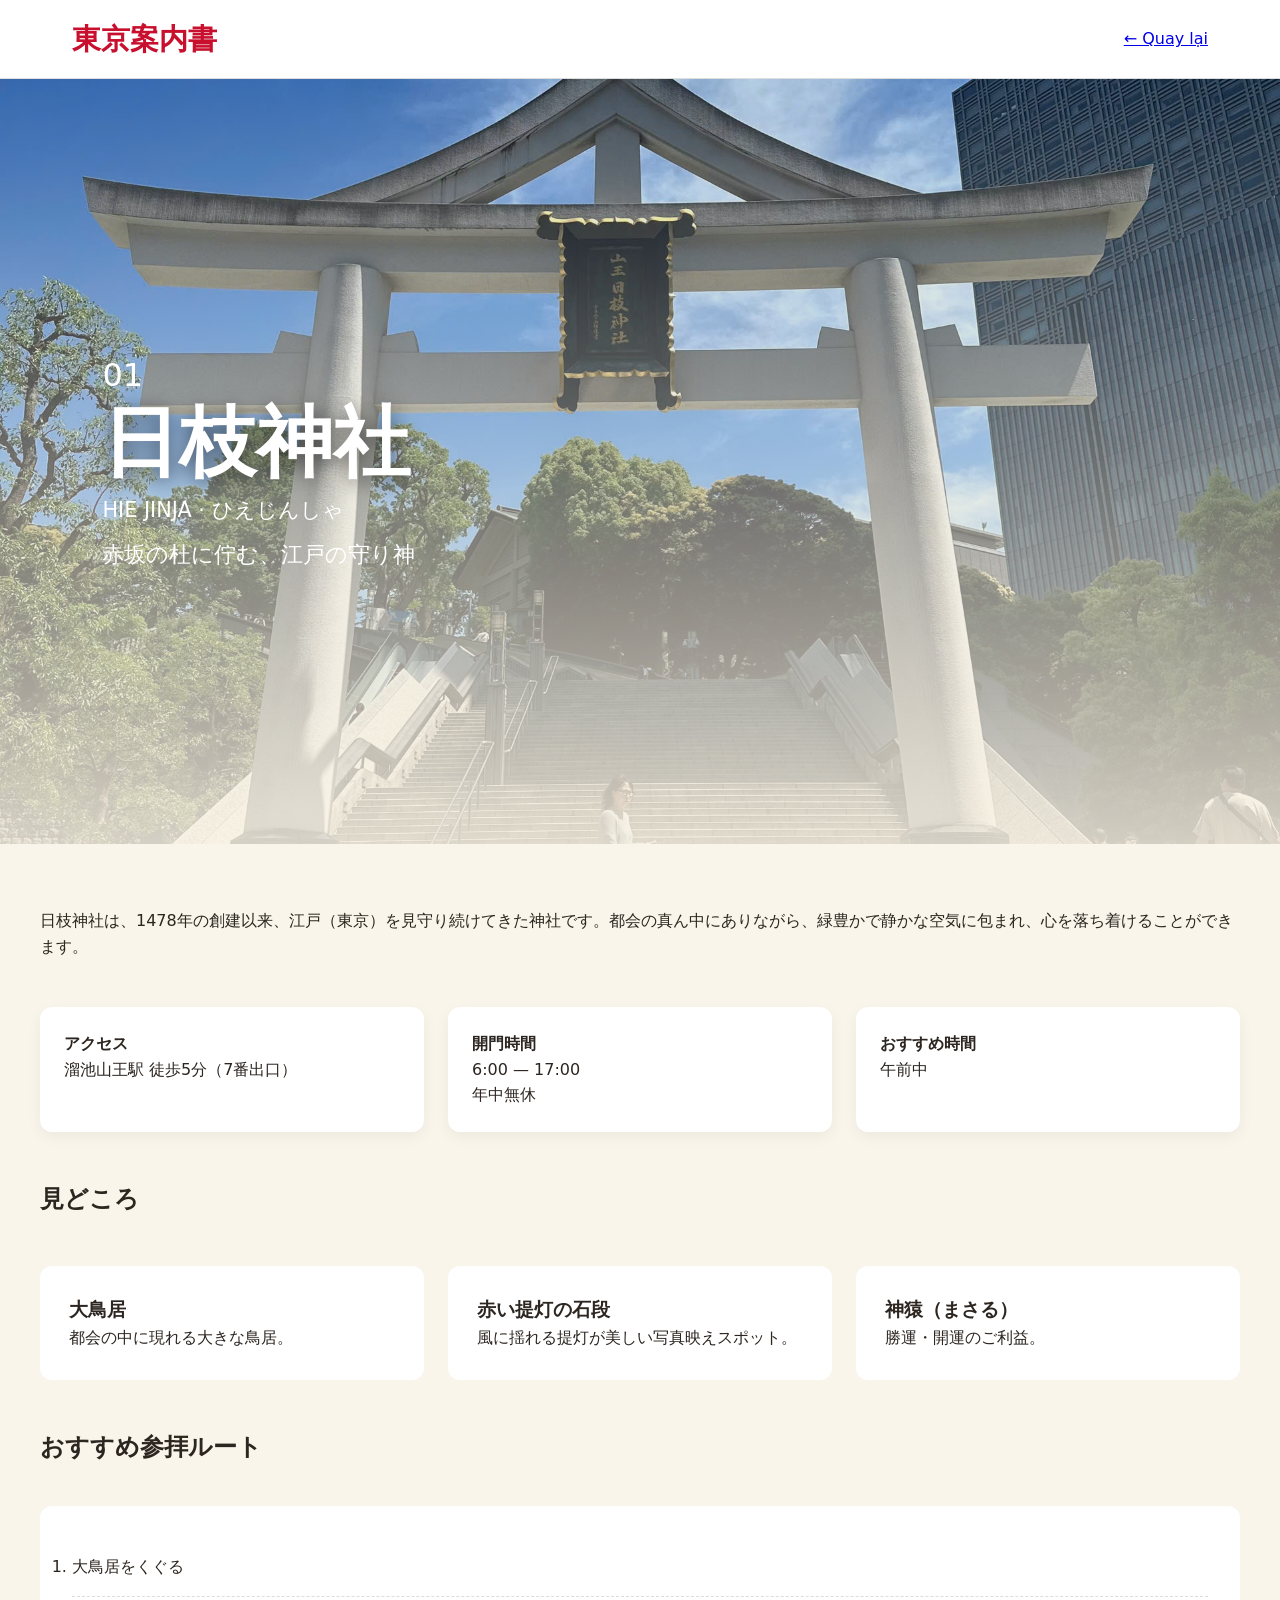
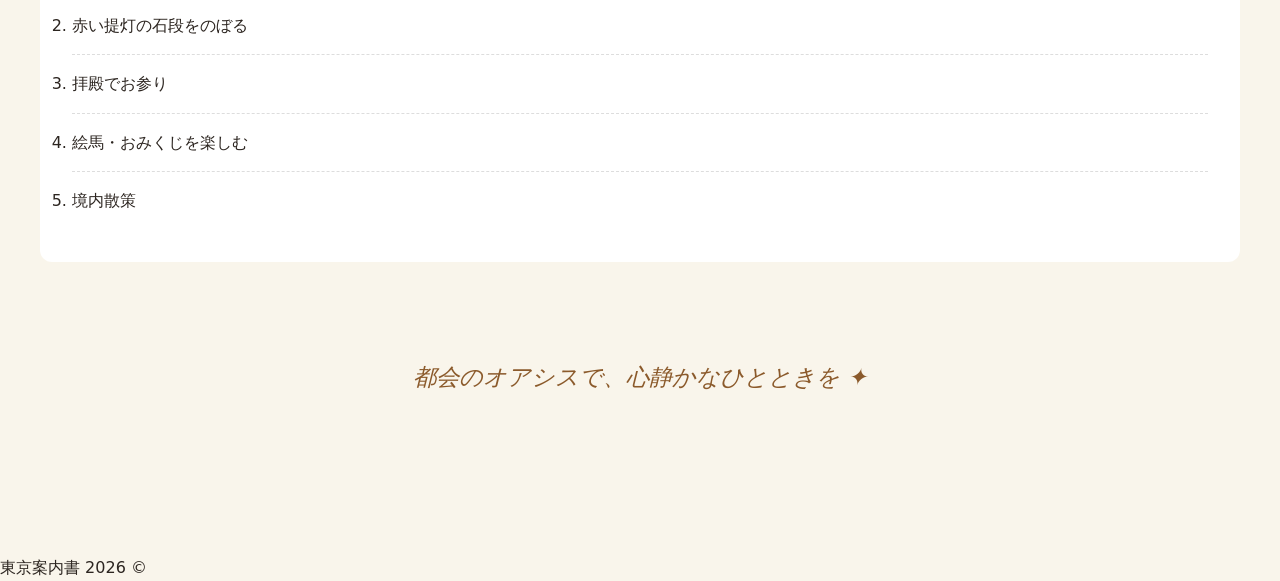
==== hie-jinja.html @ 449c0e58 "update" ====
<!DOCTYPE html>
<html lang="vi">
<head>
  <meta charset="UTF-8">
  <meta name="viewport" content="width=device-width, initial-scale=1.0">
  <title>日枝神社 — 赤坂の杜に佇む江戸の守り神</title>
  <link rel="stylesheet" href="css/style.css">
</head>
<body>
  <nav class="navbar">
    <div class="nav-container">
      <a href="index.html" class="logo">東京案内書</a>
      <a href="index.html" class="back-btn">← Quay lại</a>
    </div>
  </nav>

  <div class="spot-hero">
    <img src="assets/hie.jpg" alt="日枝神社">
    <div class="hero-overlay"></div>
    <div class="hero-text">
      <span style="font-size:2rem; color:white;">01</span>
      <h1>日枝神社</h1>
      <p class="romaji" style="color:white; font-size:1.3rem;">HIE JINJA · ひえじんしゃ</p>
      <p style="color:white; font-size:1.4rem; margin-top:10px;">赤坂の杜に佇む、江戸の守り神</p>
    </div>
  </div>

  <div class="container spot-content">
    <p class="intro">
      日枝神社は、1478年の創建以来、江戸（東京）を見守り続けてきた神社です。都会の真ん中にありながら、緑豊かで静かな空気に包まれ、心を落ち着けることができます。
    </p>

    <div class="info-grid">
      <div class="info-item"><strong>アクセス</strong><br>溜池山王駅 徒歩5分（7番出口）</div>
      <div class="info-item"><strong>開門時間</strong><br>6:00 — 17:00<br>年中無休</div>
      <div class="info-item"><strong>おすすめ時間</strong><br>午前中</div>
    </div>

    <h2>見どころ</h2>
    <div class="highlights">
      <div class="highlight-card"><h3>大鳥居</h3><p>都会の中に現れる大きな鳥居。</p></div>
      <div class="highlight-card"><h3>赤い提灯の石段</h3><p>風に揺れる提灯が美しい写真映えスポット。</p></div>
      <div class="highlight-card"><h3>神猿（まさる）</h3><p>勝運・開運のご利益。</p></div>
    </div>

    <h2>おすすめ参拝ルート</h2>
    <ol class="route-list">
      <li>大鳥居をくぐる</li>
      <li>赤い提灯の石段をのぼる</li>
      <li>拝殿でお参り</li>
      <li>絵馬・おみくじを楽しむ</li>
      <li>境内散策</li>
    </ol>

    <div class="closing">
      都会のオアシスで、心静かなひとときを ✦
    </div>
  </div>

  <footer class="footer">
    <p>東京案内書 2026 ©</p>
  </footer>
  <script src="js/script.js"></script>
</body>
</html>
---- css/style.css ----
:root {
  --primary: #c8102e;
  --paper: #f8f1e3;
  --text: #2c2520;
  --accent: #8b5a2b;
}

* { margin:0; padding:0; box-sizing:border-box; }
body {
  font-family: 'Inter', system-ui, sans-serif;
  color: var(--text);
  line-height: 1.6;
  background: #f9f5eb;
}

/* Navbar */
.navbar {
  background: white;
  border-bottom: 1px solid #ddd;
  position: sticky;
  top: 0;
  z-index: 100;
}
.nav-container {
  max-width: 1200px;
  margin: 0 auto;
  padding: 1rem 2rem;
  display: flex;
  justify-content: space-between;
  align-items: center;
}
.logo {
  font-family: 'Playfair Display', serif;
  font-size: 1.8rem;
  font-weight: 700;
  color: var(--primary);
  text-decoration: none;
}
.nav-links a {
  margin-left: 2rem;
  text-decoration: none;
  color: #333;
  font-weight: 500;
}

/* Hero */
.hero {
  height: 100vh;
  position: relative;
  display: flex;
  align-items: center;
}
.hero-bg {
  position: absolute;
  inset: 0;
  width: 100%;
  height: 100%;
  object-fit: cover;
}
.hero-overlay {
  position: absolute;
  inset: 0;
  background: linear-gradient(to bottom, rgba(0,0,0,0.1), rgba(248,241,227,0.85));
}
.hero-content {
  position: relative;
  max-width: 700px;
  margin-left: 8%;
  z-index: 2;
}
.badge {
  display: inline-block;
  background: white;
  padding: 6px 16px;
  border-radius: 9999px;
  font-size: 0.9rem;
  letter-spacing: 2px;
  margin-bottom: 1rem;
}
.hero-content h1 {
  font-family: 'Playfair Display', serif;
  font-size: 6.5rem;
  line-height: 0.9;
  color: var(--primary);
}
.subtitle {
  font-size: 1.8rem;
  margin: 1rem 0;
  color: #444;
}
.btn {
  display: inline-block;
  background: var(--primary);
  color: white;
  padding: 14px 32px;
  border-radius: 9999px;
  text-decoration: none;
  font-weight: 600;
  margin-top: 2rem;
  transition: all 0.3s;
}
.btn:hover { transform: translateY(-3px); background: #a00; }

/* Intro Strip */
.intro-strip {
  background: white;
  padding: 2rem 0;
  border-bottom: 1px solid #eee;
}
.strip-grid {
  max-width: 1200px;
  margin: 0 auto;
  display: grid;
  grid-template-columns: repeat(3, 1fr);
  text-align: center;
}
.strip-item {
  display: flex;
  align-items: center;
  justify-content: center;
  gap: 1rem;
  padding: 1rem;
}
.num {
  font-size: 3.5rem;
  font-weight: 700;
  color: var(--primary);
  font-family: 'Playfair Display', serif;
}

/* Spots */
.spots { padding: 5rem 0; background: #f9f5eb; }
.container { max-width: 1200px; margin: 0 auto; padding: 0 2rem; }
.spots h2 {
  text-align: center;
  font-size: 2.8rem;
  margin-bottom: 3rem;
  font-family: 'Playfair Display', serif;
}
.spots-grid {
  display: grid;
  grid-template-columns: repeat(auto-fit, minmax(360px, 1fr));
  gap: 2rem;
}
.spot-card {
  background: white;
  border-radius: 12px;
  overflow: hidden;
  box-shadow: 0 10px 30px rgba(0,0,0,0.08);
  transition: transform 0.4s;
  text-decoration: none;
  color: inherit;
}
.spot-card:hover {
  transform: translateY(-12px);
}
.img-wrapper {
  position: relative;
  aspect-ratio: 4/3;
}
.img-wrapper img {
  width: 100%;
  height: 100%;
  object-fit: cover;
}
.tag {
  position: absolute;
  top: 16px;
  left: 16px;
  background: white;
  padding: 4px 12px;
  border-radius: 9999px;
  font-size: 0.8rem;
  font-weight: 600;
  color: var(--primary);
}
.number {
  position: absolute;
  bottom: 16px;
  right: 16px;
  font-size: 4rem;
  font-weight: 700;
  color: rgba(255,255,255,0.9);
  font-family: 'Playfair Display', serif;
  text-shadow: 0 2px 10px rgba(0,0,0,0.6);
}
.content {
  padding: 1.5rem;
}
.area { font-size: 0.85rem; color: #666; letter-spacing: 1px; }
.romaji { color: var(--accent); font-size: 0.95rem; margin: 0.3rem 0; }
.link {
  color: var(--primary);
  font-weight: 600;
  margin-top: 1rem;
  display: inline-block;
}

/* ==================== CSS CHO TRANG CHI TIẾT (hie-jinja, kyu-yasuda, takeshita) ==================== */
.spot-hero {
  height: 85vh;
  position: relative;
  display: flex;
  align-items: center;
}
.spot-hero img {
  position: absolute;
  inset: 0;
  width: 100%;
  height: 100%;
  object-fit: cover;
}
.hero-text {
  position: relative;
  z-index: 2;
  max-width: 700px;
  margin-left: 8%;
  color: white;
}
.spot-hero .hero-text h1 {
  font-size: 4.8rem;
  line-height: 1.1;
  text-shadow: 0 4px 20px rgba(0,0,0,0.6);
}
.spot-hero .romaji {
  font-size: 1.4rem;
  margin-top: 8px;
}

/* Spot Content */
.spot-content {
  padding: 4rem 0;
}
.info-grid {
  display: grid;
  grid-template-columns: repeat(auto-fit, minmax(240px, 1fr));
  gap: 1.5rem;
  margin: 3rem 0;
}
.info-item {
  background: white;
  padding: 1.5rem;
  border-radius: 12px;
  box-shadow: 0 5px 15px rgba(0,0,0,0.05);
}
.highlights {
  display: grid;
  grid-template-columns: repeat(auto-fit, minmax(300px, 1fr));
  gap: 1.5rem;
  margin: 3rem 0;
}
.highlight-card {
  background: white;
  padding: 1.8rem;
  border-radius: 12px;
}
.route-list {
  background: white;
  padding: 2rem;
  border-radius: 12px;
  margin: 2.5rem 0;
}
.route-list li {
  padding: 1rem 0;
  border-bottom: 1px dashed #ddd;
}
.route-list li:last-child { border: none; }

.closing {
  text-align: center;
  font-size: 1.45rem;
  font-style: italic;
  color: var(--accent);
  margin: 4rem 0;
  padding: 2rem;
}

/* Responsive */
@media (max-width: 768px) {
  .hero-content h1 { font-size: 4.5rem; }
  .spot-hero .hero-text h1 { font-size: 3.5rem; }
  .strip-grid { grid-template-columns: 1fr; }
  .nav-links a { margin-left: 1rem; font-size: 0.95rem; }
}
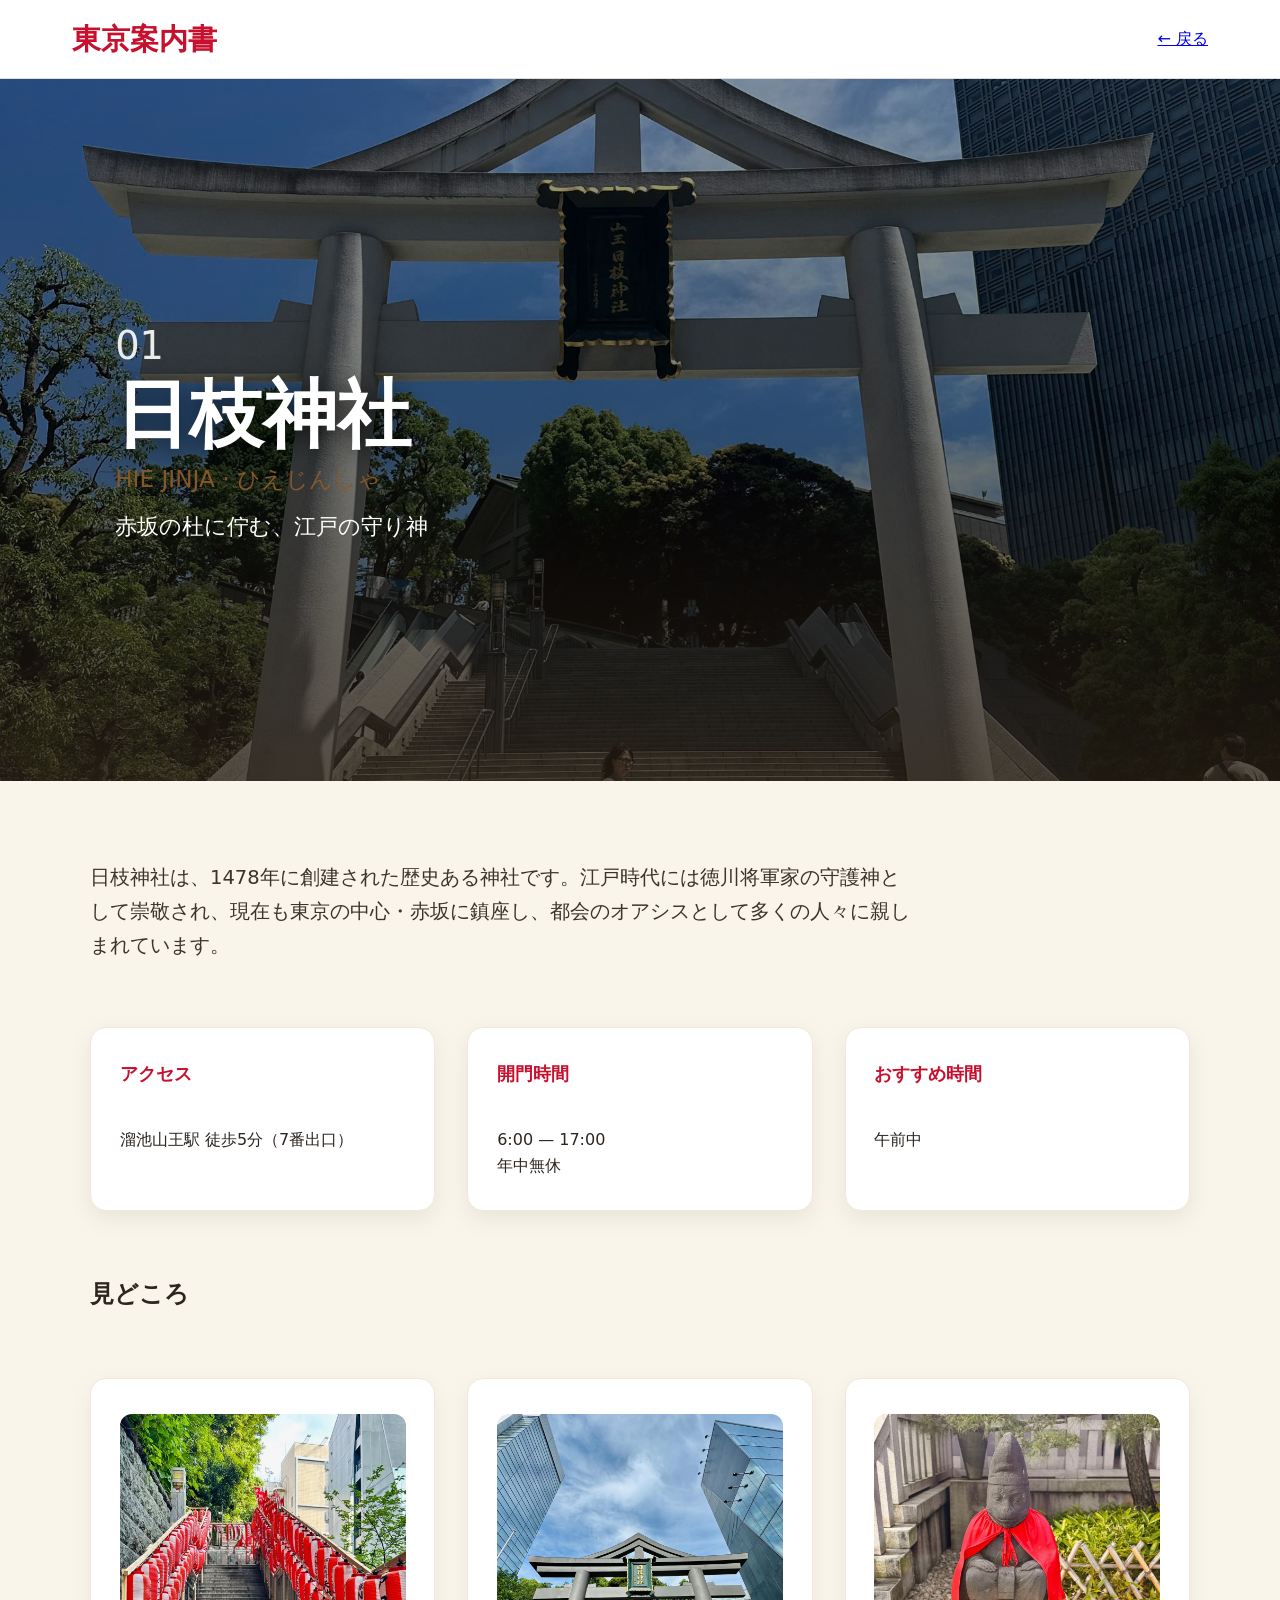
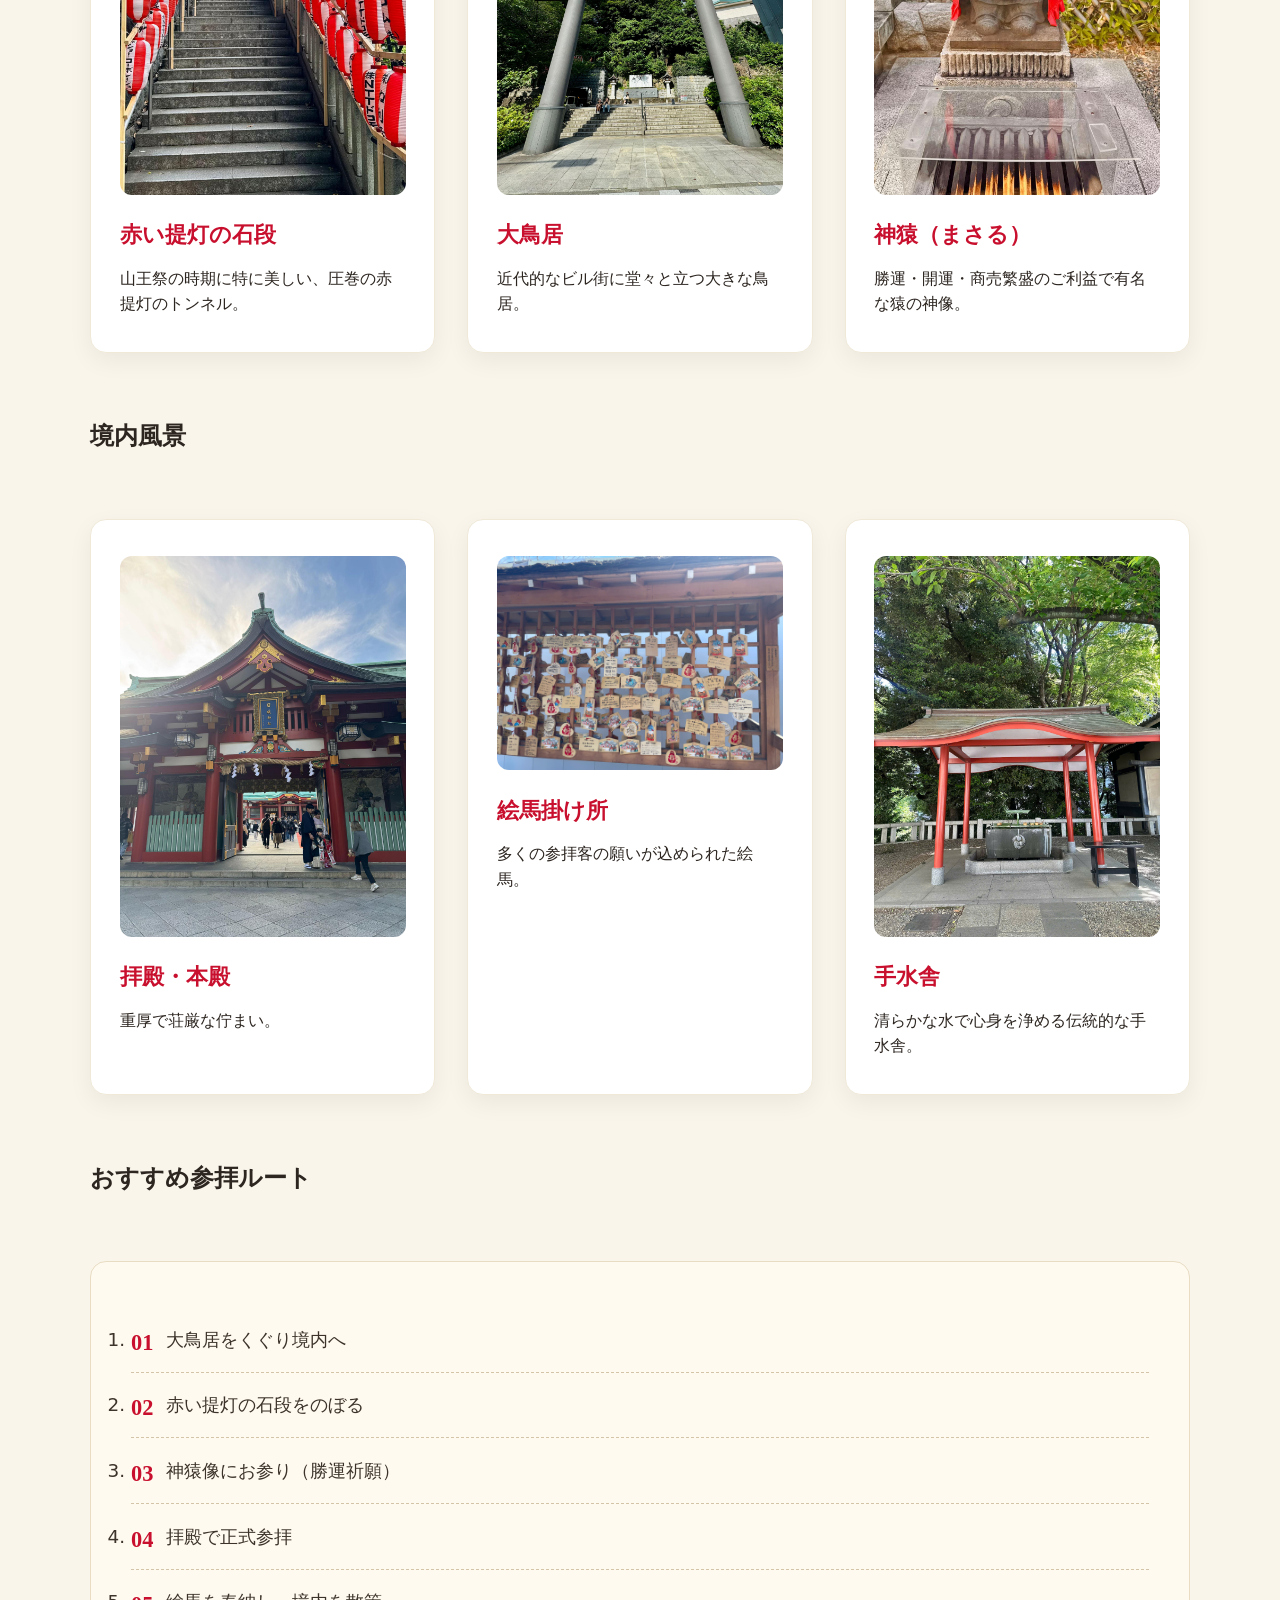
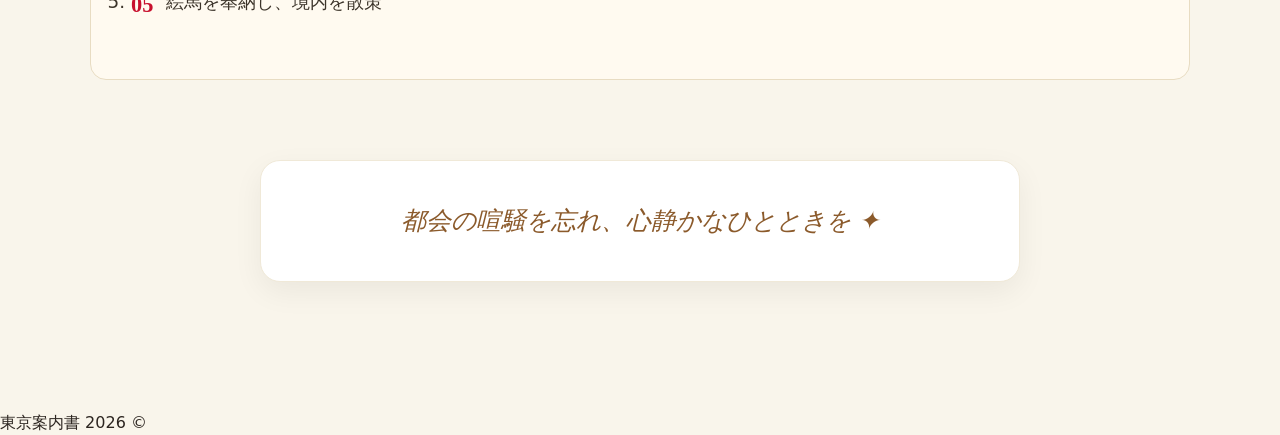
==== commit 17705f2b: "add images" ====
--- a/hie-jinja.html
+++ b/hie-jinja.html
@@ -3,31 +3,31 @@
 <head>
   <meta charset="UTF-8">
   <meta name="viewport" content="width=device-width, initial-scale=1.0">
-  <title>日枝神社 — 赤坂の杜に佇む江戸の守り神</title>
+  <title>日枝神社 — 赤坂の杜に佇む江戸の守り神 | 東京案内書</title>
   <link rel="stylesheet" href="css/style.css">
 </head>
 <body>
   <nav class="navbar">
     <div class="nav-container">
       <a href="index.html" class="logo">東京案内書</a>
-      <a href="index.html" class="back-btn">← Quay lại</a>
+      <a href="index.html" class="back-btn">← 戻る</a>
     </div>
   </nav>
 
   <div class="spot-hero">
-    <img src="assets/hie.jpg" alt="日枝神社">
+    <img src="assets/hie.jpg" alt="日枝神社 大鳥居">
     <div class="hero-overlay"></div>
     <div class="hero-text">
-      <span style="font-size:2rem; color:white;">01</span>
+      <span style="font-size:2.4rem; color:white; opacity:0.9;">01</span>
       <h1>日枝神社</h1>
-      <p class="romaji" style="color:white; font-size:1.3rem;">HIE JINJA · ひえじんしゃ</p>
-      <p style="color:white; font-size:1.4rem; margin-top:10px;">赤坂の杜に佇む、江戸の守り神</p>
+      <p class="romaji">HIE JINJA · ひえじんしゃ</p>
+      <p>赤坂の杜に佇む、江戸の守り神</p>
     </div>
   </div>
 
   <div class="container spot-content">
     <p class="intro">
-      日枝神社は、1478年の創建以来、江戸（東京）を見守り続けてきた神社です。都会の真ん中にありながら、緑豊かで静かな空気に包まれ、心を落ち着けることができます。
+      日枝神社は、1478年に創建された歴史ある神社です。江戸時代には徳川将軍家の守護神として崇敬され、現在も東京の中心・赤坂に鎮座し、都会のオアシスとして多くの人々に親しまれています。
     </p>
 
     <div class="info-grid">
@@ -38,28 +38,60 @@
 
     <h2>見どころ</h2>
     <div class="highlights">
-      <div class="highlight-card"><h3>大鳥居</h3><p>都会の中に現れる大きな鳥居。</p></div>
-      <div class="highlight-card"><h3>赤い提灯の石段</h3><p>風に揺れる提灯が美しい写真映えスポット。</p></div>
-      <div class="highlight-card"><h3>神猿（まさる）</h3><p>勝運・開運のご利益。</p></div>
+      <div class="highlight-card">
+        <img src="assets/hie-stairs.jpg" alt="赤い提灯の石段" style="width:100%; border-radius:12px; margin-bottom:1rem;">
+        <h3>赤い提灯の石段</h3>
+        <p>山王祭の時期に特に美しい、圧巻の赤提灯のトンネル。</p>
+      </div>
+      <div class="highlight-card">
+        <img src="assets/hie-torii.jpeg" alt="大鳥居" style="width:100%; border-radius:12px; margin-bottom:1rem;">
+        <h3>大鳥居</h3>
+        <p>近代的なビル街に堂々と立つ大きな鳥居。</p>
+      </div>
+      <div class="highlight-card">
+        <img src="assets/hie-monkey.jpeg" alt="神猿" style="width:100%; border-radius:12px; margin-bottom:1rem;">
+        <h3>神猿（まさる）</h3>
+        <p>勝運・開運・商売繁盛のご利益で有名な猿の神像。</p>
+      </div>
+    </div>
+
+    <h2>境内風景</h2>
+    <div class="highlights">
+      <div class="highlight-card">
+        <img src="assets/hie-main.jpg" alt="本殿" style="width:100%; border-radius:12px; margin-bottom:1rem;">
+        <h3>拝殿・本殿</h3>
+        <p>重厚で荘厳な佇まい。</p>
+      </div>
+      <div class="highlight-card">
+        <img src="assets/hie-ema.jpg" alt="絵馬" style="width:100%; border-radius:12px; margin-bottom:1rem;">
+        <h3>絵馬掛け所</h3>
+        <p>多くの参拝客の願いが込められた絵馬。</p>
+      </div>
+      <div class="highlight-card">
+        <img src="assets/hie-chozuya.jpg" alt="手水舎" style="width:100%; border-radius:12px; margin-bottom:1rem;">
+        <h3>手水舎</h3>
+        <p>清らかな水で心身を浄める伝統的な手水舎。</p>
+      </div>
     </div>
 
     <h2>おすすめ参拝ルート</h2>
     <ol class="route-list">
-      <li>大鳥居をくぐる</li>
+      <li>大鳥居をくぐり境内へ</li>
       <li>赤い提灯の石段をのぼる</li>
-      <li>拝殿でお参り</li>
-      <li>絵馬・おみくじを楽しむ</li>
-      <li>境内散策</li>
+      <li>神猿像にお参り（勝運祈願）</li>
+      <li>拝殿で正式参拝</li>
+      <li>絵馬を奉納し、境内を散策</li>
     </ol>
 
     <div class="closing">
-      都会のオアシスで、心静かなひとときを ✦
+      都会の喧騒を忘れ、心静かなひとときを ✦
     </div>
   </div>
 
   <footer class="footer">
     <p>東京案内書 2026 ©</p>
   </footer>
+
   <script src="js/script.js"></script>
 </body>
 </html>
--- a/css/style.css
+++ b/css/style.css
@@ -197,88 +197,175 @@
 }
 
 /* ==================== CSS CHO TRANG CHI TIẾT (hie-jinja, kyu-yasuda, takeshita) ==================== */
+/* ==================== SPOT DETAIL PAGES ==================== */
 .spot-hero {
-  height: 85vh;
+  height: 78vh;
+  min-height: 580px;
   position: relative;
   display: flex;
   align-items: center;
 }
+
 .spot-hero img {
   position: absolute;
   inset: 0;
   width: 100%;
   height: 100%;
   object-fit: cover;
-}
+  filter: brightness(0.85);
+}
+
+.hero-overlay {
+  position: absolute;
+  inset: 0;
+  background: linear-gradient(
+    to bottom,
+    rgba(0,0,0,0.25),
+    rgba(0,0,0,0.45) 50%,
+    rgba(40,30,20,0.75)
+  );
+}
+
 .hero-text {
   position: relative;
   z-index: 2;
-  max-width: 700px;
-  margin-left: 8%;
+  max-width: 720px;
+  margin-left: 9%;
   color: white;
-}
+  padding-right: 2rem;
+}
+
 .spot-hero .hero-text h1 {
-  font-size: 4.8rem;
-  line-height: 1.1;
-  text-shadow: 0 4px 20px rgba(0,0,0,0.6);
-}
+  font-family: 'Playfair Display', serif;
+  font-size: 4.6rem;
+  line-height: 1.05;
+  font-weight: 700;
+  margin-bottom: 0.4rem;
+  text-shadow: 0 4px 25px rgba(0,0,0,0.7);
+}
+
 .spot-hero .romaji {
-  font-size: 1.4rem;
-  margin-top: 8px;
+  font-size: 1.45rem;
+  font-weight: 500;
+  margin-bottom: 0.8rem;
+  opacity: 0.95;
+}
+
+.spot-hero p:last-child {
+  font-size: 1.35rem;
+  max-width: 520px;
 }
 
 /* Spot Content */
 .spot-content {
-  padding: 4rem 0;
-}
+  padding: 5rem 0 6rem;
+  max-width: 1100px;
+  margin: 0 auto;
+}
+
+.intro {
+  font-size: 1.22rem;
+  line-height: 1.75;
+  max-width: 820px;
+  margin-bottom: 3.5rem;
+  color: #3c342a;
+}
+
+/* Info Grid */
 .info-grid {
   display: grid;
-  grid-template-columns: repeat(auto-fit, minmax(240px, 1fr));
-  gap: 1.5rem;
-  margin: 3rem 0;
-}
+  grid-template-columns: repeat(auto-fit, minmax(300px, 1fr));
+  gap: 2rem;
+  margin: 4rem 0;
+}
+
 .info-item {
   background: white;
-  padding: 1.5rem;
-  border-radius: 12px;
-  box-shadow: 0 5px 15px rgba(0,0,0,0.05);
-}
+  padding: 2rem 1.8rem;
+  border-radius: 16px;
+  box-shadow: 0 8px 25px rgba(0,0,0,0.07);
+  border: 1px solid #f0e9d8;
+  transition: transform 0.3s ease;
+}
+
+.info-item:hover {
+  transform: translateY(-6px);
+}
+
+.info-item strong {
+  display: block;
+  font-size: 1.1rem;
+  color: var(--primary);
+  margin-bottom: 0.8rem;
+}
+
+/* Highlights */
 .highlights {
   display: grid;
-  grid-template-columns: repeat(auto-fit, minmax(300px, 1fr));
-  gap: 1.5rem;
-  margin: 3rem 0;
-}
+  grid-template-columns: repeat(auto-fit, minmax(320px, 1fr));
+  gap: 2rem;
+  margin: 4rem 0;
+}
+
 .highlight-card {
   background: white;
-  padding: 1.8rem;
-  border-radius: 12px;
-}
+  padding: 2.2rem 1.8rem;
+  border-radius: 16px;
+  box-shadow: 0 8px 25px rgba(0,0,0,0.06);
+  border: 1px solid #f0e9d8;
+  height: 100%;
+}
+
+.highlight-card h3 {
+  color: var(--primary);
+  margin-bottom: 0.8rem;
+  font-size: 1.35rem;
+}
+
+/* Route List */
 .route-list {
-  background: white;
-  padding: 2rem;
-  border-radius: 12px;
-  margin: 2.5rem 0;
-}
+  background: #fffaf0;
+  padding: 2.8rem 2.5rem;
+  border-radius: 16px;
+  margin: 4rem 0;
+  border: 1px solid #e8dcc2;
+  counter-reset: route-counter;
+}
+
 .route-list li {
-  padding: 1rem 0;
-  border-bottom: 1px dashed #ddd;
-}
-.route-list li:last-child { border: none; }
-
+  padding: 1.1rem 0 1.1rem 2.2rem;
+  border-bottom: 1px dashed #d4c4a8;
+  position: relative;
+  font-size: 1.15rem;
+  color: #3c342a;
+}
+
+.route-list li:last-child {
+  border-bottom: none;
+}
+
+.route-list li::before {
+  counter-increment: route-counter;
+  content: "0" counter(route-counter);
+  position: absolute;
+  left: 0;
+  color: var(--primary);
+  font-family: 'Playfair Display', serif;
+  font-size: 1.4rem;
+  font-weight: 700;
+}
+
+/* Closing */
 .closing {
   text-align: center;
-  font-size: 1.45rem;
+  font-size: 1.55rem;
   font-style: italic;
   color: var(--accent);
-  margin: 4rem 0;
-  padding: 2rem;
-}
-
-/* Responsive */
-@media (max-width: 768px) {
-  .hero-content h1 { font-size: 4.5rem; }
-  .spot-hero .hero-text h1 { font-size: 3.5rem; }
-  .strip-grid { grid-template-columns: 1fr; }
-  .nav-links a { margin-left: 1rem; font-size: 0.95rem; }
+  margin: 5rem auto 2rem;
+  padding: 2.5rem 3rem;
+  background: white;
+  border-radius: 20px;
+  max-width: 760px;
+  box-shadow: 0 10px 30px rgba(0,0,0,0.06);
+  border: 1px solid #f0e9d8;
 }
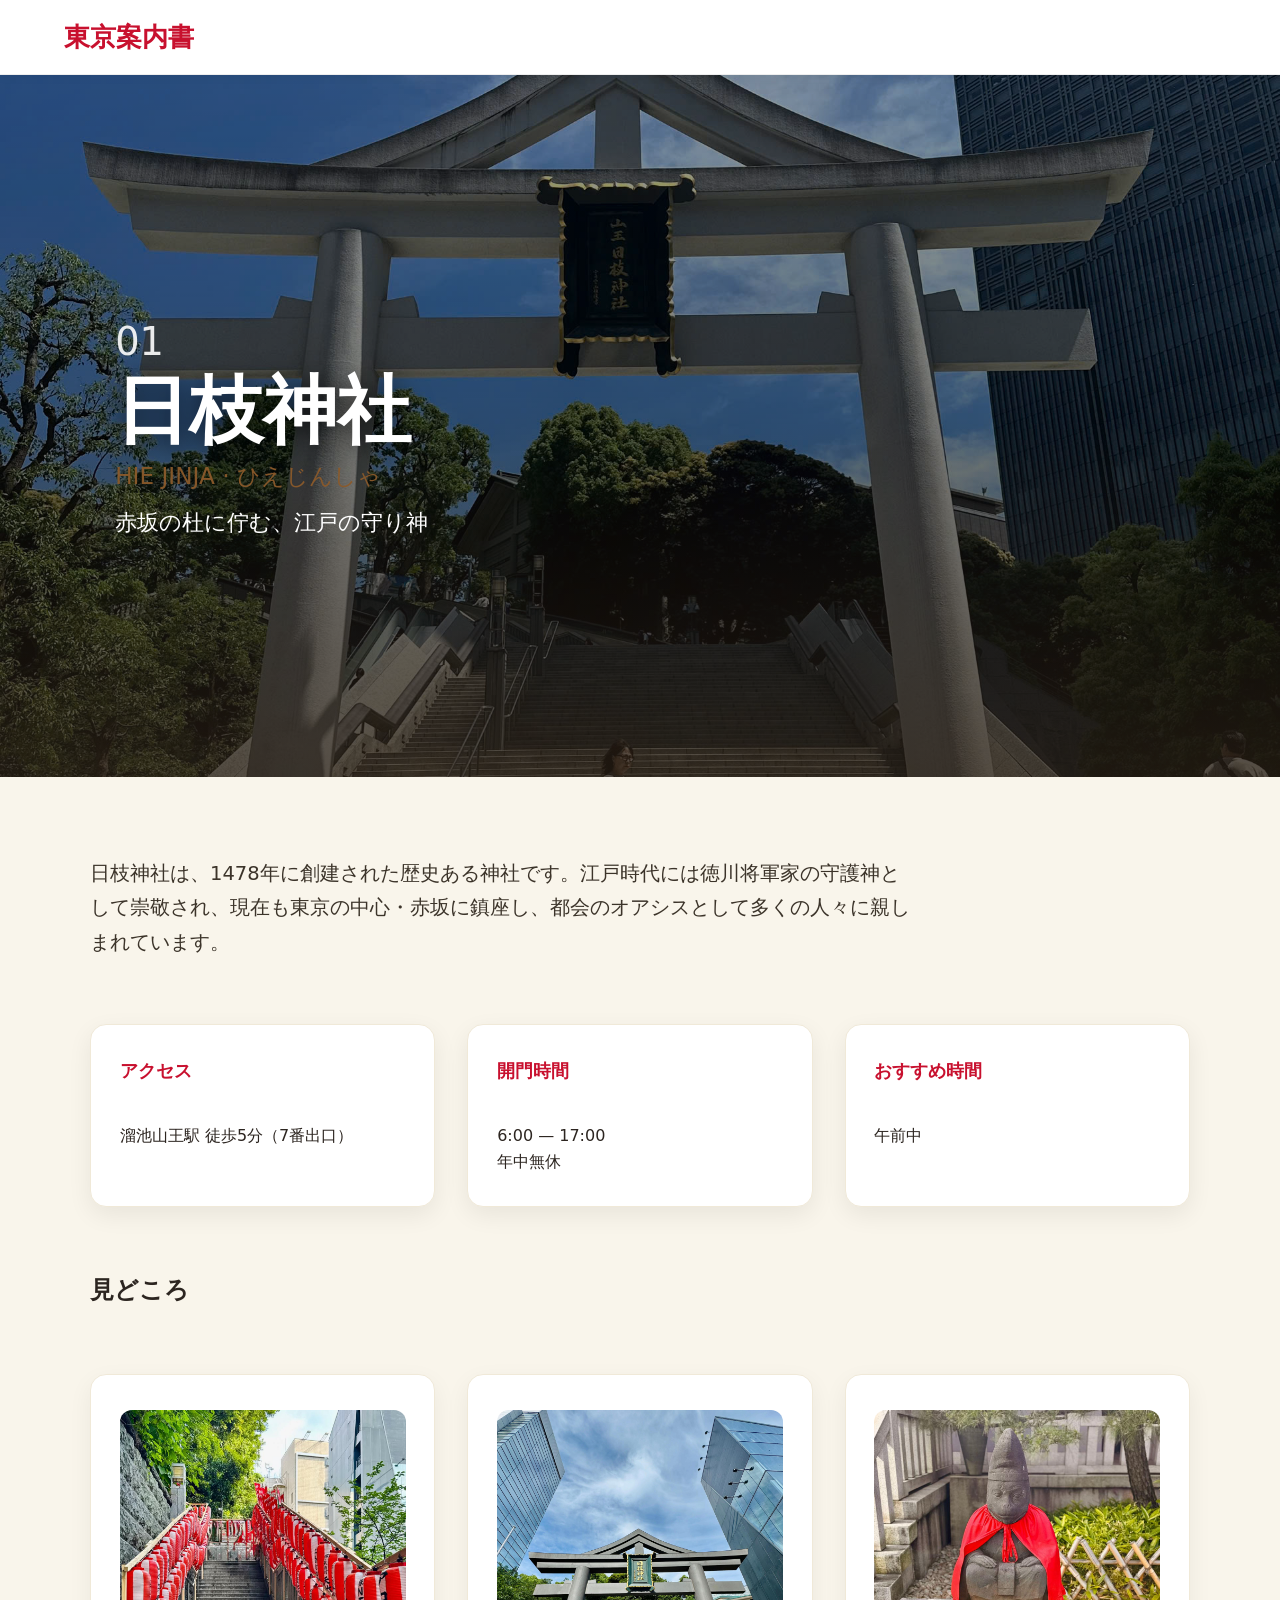
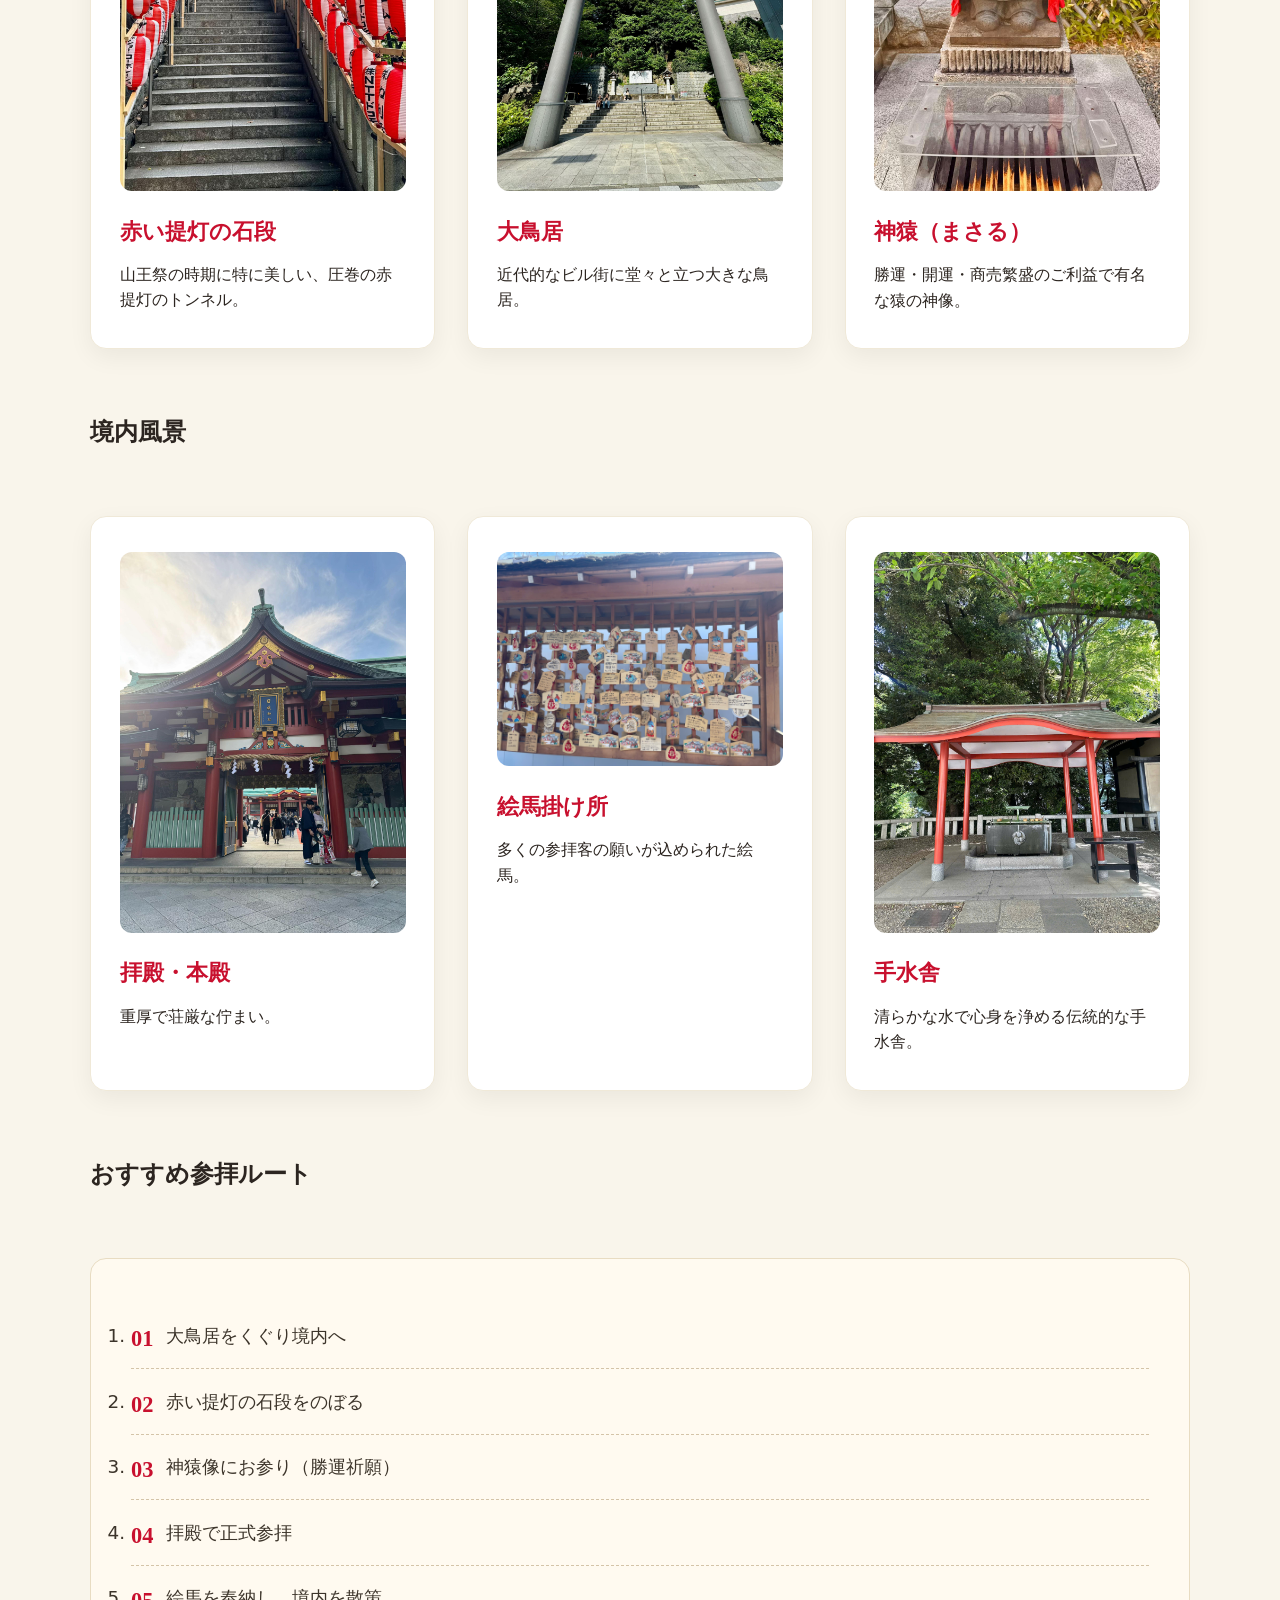
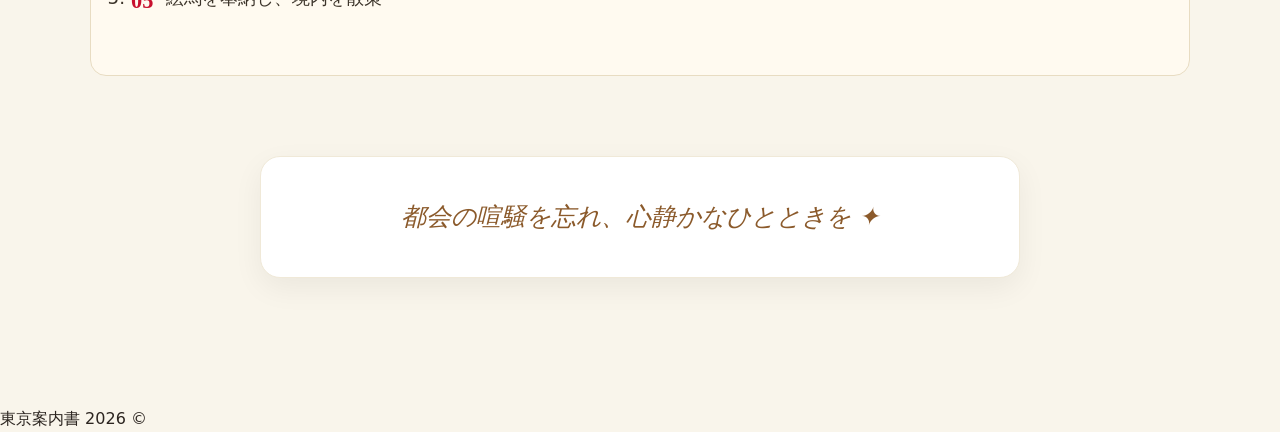
==== commit 740b421c: "update reponsive" ====
--- a/hie-jinja.html
+++ b/hie-jinja.html
@@ -10,7 +10,6 @@
   <nav class="navbar">
     <div class="nav-container">
       <a href="index.html" class="logo">東京案内書</a>
-      <a href="index.html" class="back-btn">← 戻る</a>
     </div>
   </nav>
 
--- a/css/style.css
+++ b/css/style.css
@@ -368,4 +368,317 @@
   max-width: 760px;
   box-shadow: 0 10px 30px rgba(0,0,0,0.06);
   border: 1px solid #f0e9d8;
+}
+
+/* ==================== RESPONSIVE - MOBILE ==================== */
+@media (max-width: 1024px) {
+  .hero-content h1 { font-size: 5.2rem; }
+  .spot-hero .hero-text h1 { font-size: 3.8rem; }
+}
+
+@media (max-width: 768px) {
+  .nav-container {
+    padding: 1rem 1.2rem;
+  }
+
+  .nav-links {
+    display: none; /* Sẽ hiện lại bằng Hamburger menu */
+    gap: 1.2rem;
+    font-size: 0.95rem;
+  }
+
+  .hero {
+    height: 85vh;
+    min-height: 520px;
+  }
+
+  .hero-content {
+    margin-left: 5%;
+    padding-right: 1rem;
+  }
+
+  .hero-content h1 {
+    font-size: 4.2rem;
+  }
+
+  .spot-hero {
+    height: 65vh;
+    min-height: 420px;
+  }
+
+  .spot-hero .hero-text h1 {
+    font-size: 3.2rem;
+  }
+
+  .spot-hero .romaji {
+    font-size: 1.25rem;
+  }
+
+  .container {
+    padding: 0 1.2rem;
+  }
+
+  .intro {
+    font-size: 1.1rem;
+  }
+
+  .spots-grid,
+  .info-grid,
+  .highlights {
+    grid-template-columns: 1fr;
+    gap: 1.8rem;
+  }
+
+  .highlight-card,
+  .info-item {
+    padding: 1.6rem;
+  }
+
+  .route-list {
+    padding: 1.8rem 1.5rem;
+  }
+
+  .route-list li {
+    padding: 1rem 0 1rem 2rem;
+    font-size: 1.08rem;
+  }
+}
+
+@media (max-width: 480px) {
+  .logo {
+    font-size: 1.5rem;
+  }
+
+  .hero-content h1 {
+    font-size: 3.6rem;
+  }
+
+  .spot-hero .hero-text h1 {
+    font-size: 2.85rem;
+  }
+
+  .subtitle {
+    font-size: 1.3rem;
+  }
+
+  .btn {
+    padding: 13px 26px;
+    font-size: 1rem;
+  }
+
+  .spots h2,
+  .spot-content h2 {
+    font-size: 2.1rem;
+  }
+
+  .closing {
+    font-size: 1.3rem;
+    padding: 1.8rem 1.5rem;
+    margin: 3rem 0;
+  }
+}
+
+/* Hamburger Menu */
+.hamburger {
+  font-size: 1.8rem;
+  background: none;
+  border: none;
+  cursor: pointer;
+  color: var(--primary);
+  padding: 0.5rem;
+}
+
+@media (max-width: 768px) {
+  .nav-links {
+    display: none;
+  }
+}
+
+/* ==================== INTRO STRIP ==================== */
+.intro-strip {
+  background: white;
+  padding: 2.2rem 0;
+  border-bottom: 1px solid #eee;
+}
+
+.strip-grid {
+  max-width: 1200px;
+  margin: 0 auto;
+  display: grid;
+  grid-template-columns: repeat(auto-fit, minmax(280px, 1fr));
+  gap: 1.5rem;
+  padding: 0 1.5rem;
+  text-align: center;
+}
+
+.strip-item {
+  display: flex;
+  align-items: center;
+  justify-content: center;
+  gap: 1.2rem;
+  padding: 1rem 0.8rem;
+  transition: all 0.3s;
+}
+
+.num {
+  font-size: 3.8rem;
+  font-weight: 700;
+  color: var(--primary);
+  font-family: 'Playfair Display', serif;
+  line-height: 1;
+  flex-shrink: 0;
+}
+
+.strip-item small {
+  font-size: 0.85rem;
+  color: #666;
+  letter-spacing: 1px;
+}
+
+.strip-item div:last-child {
+  font-size: 1.1rem;
+  font-weight: 500;
+  color: var(--text);
+}
+
+/* ==================== RESPONSIVE CHO INTRO STRIP ==================== */
+@media (max-width: 768px) {
+  .strip-grid {
+    grid-template-columns: 1fr;
+    gap: 1.8rem;
+    padding: 0 1.2rem;
+  }
+
+  .strip-item {
+    gap: 1rem;
+    padding: 0.8rem 0;
+    justify-content: flex-start;
+    text-align: left;
+  }
+
+  .num {
+    font-size: 3.2rem;
+  }
+
+  .strip-item div:last-child {
+    font-size: 1.05rem;
+  }
+}
+
+@media (max-width: 480px) {
+  .num {
+    font-size: 2.8rem;
+  }
+
+  .strip-item {
+    gap: 0.9rem;
+  }
+
+  .strip-item small {
+    font-size: 0.8rem;
+  }
+
+  .strip-item div:last-child {
+    font-size: 1rem;
+  }
+}
+
+/* ==================== NAVBAR ==================== */
+.navbar {
+  background: rgba(255, 255, 255, 0.98);
+  backdrop-filter: blur(8px);
+  border-bottom: 1px solid #eee;
+  position: sticky;
+  top: 0;
+  z-index: 1000;
+  box-shadow: 0 2px 10px rgba(0,0,0,0.05);
+}
+
+.nav-container {
+  max-width: 1200px;
+  margin: 0 auto;
+  padding: 1rem 1.5rem;
+  display: flex;
+  justify-content: space-between;
+  align-items: center;
+}
+
+.logo {
+  font-family: 'Playfair Display', serif;
+  font-size: 1.65rem;
+  font-weight: 700;
+  color: var(--primary);
+  text-decoration: none;
+  display: flex;
+  align-items: center;
+}
+
+.logo-jp {
+  font-size: 1.55rem;
+}
+
+/* Desktop Menu */
+.nav-links {
+  display: flex;
+  gap: 2rem;
+  align-items: center;
+}
+
+.nav-links a {
+  text-decoration: none;
+  color: #333;
+  font-weight: 500;
+  font-size: 1.02rem;
+  transition: color 0.3s;
+}
+
+.nav-links a:hover {
+  color: var(--primary);
+}
+
+/* Hamburger */
+.hamburger {
+  display: none;
+  font-size: 1.9rem;
+  background: none;
+  border: none;
+  color: var(--primary);
+  cursor: pointer;
+  padding: 0.4rem;
+}
+
+/* ==================== MOBILE MENU ==================== */
+@media (max-width: 768px) {
+  .nav-links {
+    position: fixed;
+    top: 70px;
+    left: -100%;
+    width: 100%;
+    height: calc(100vh - 70px);
+    background: white;
+    flex-direction: column;
+    align-items: center;
+    justify-content: flex-start;
+    padding-top: 3rem;
+    gap: 2.5rem;
+    transition: left 0.4s ease;
+    box-shadow: 0 10px 20px rgba(0,0,0,0.1);
+    z-index: 999;
+  }
+
+  .nav-links.active {
+    left: 0;
+  }
+
+  .hamburger {
+    display: block;
+  }
+
+  .logo {
+    font-size: 1.45rem;
+  }
+
+  .nav-container {
+    padding: 1rem 1.2rem;
+  }
 }
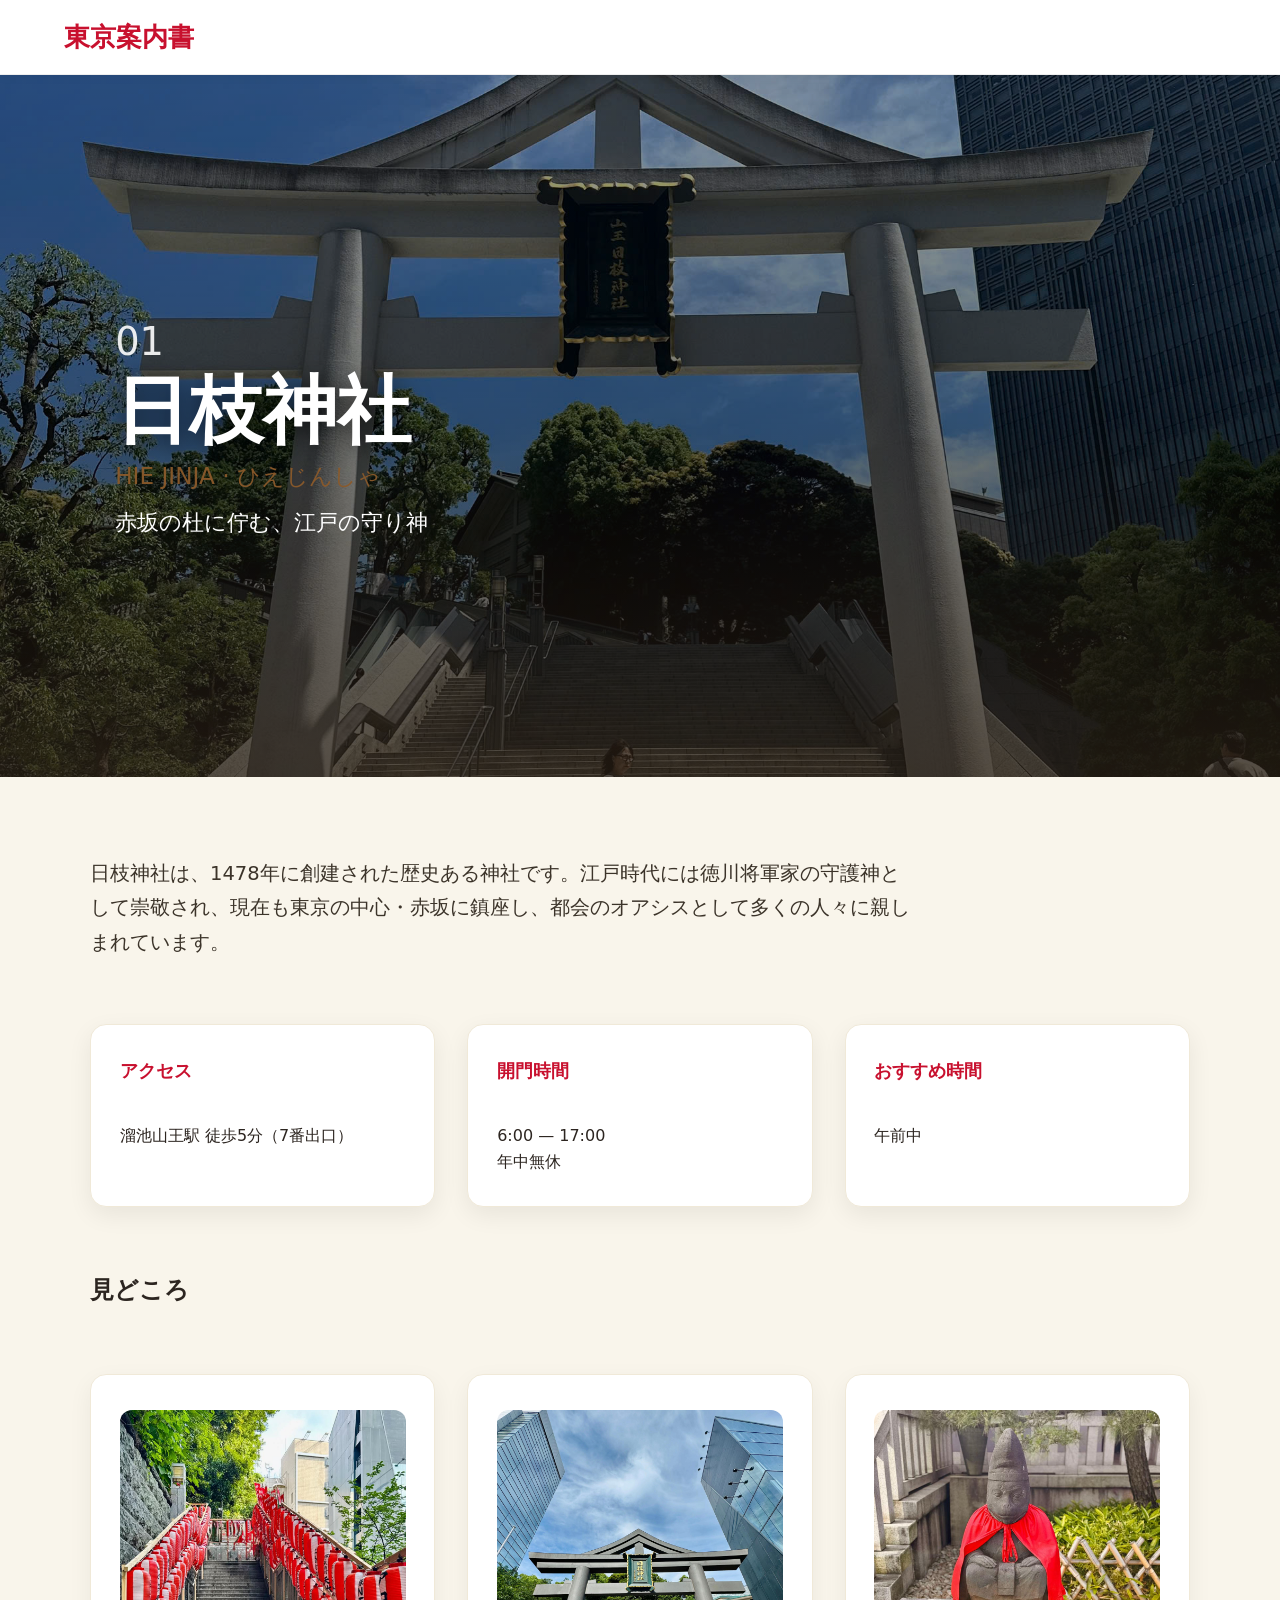
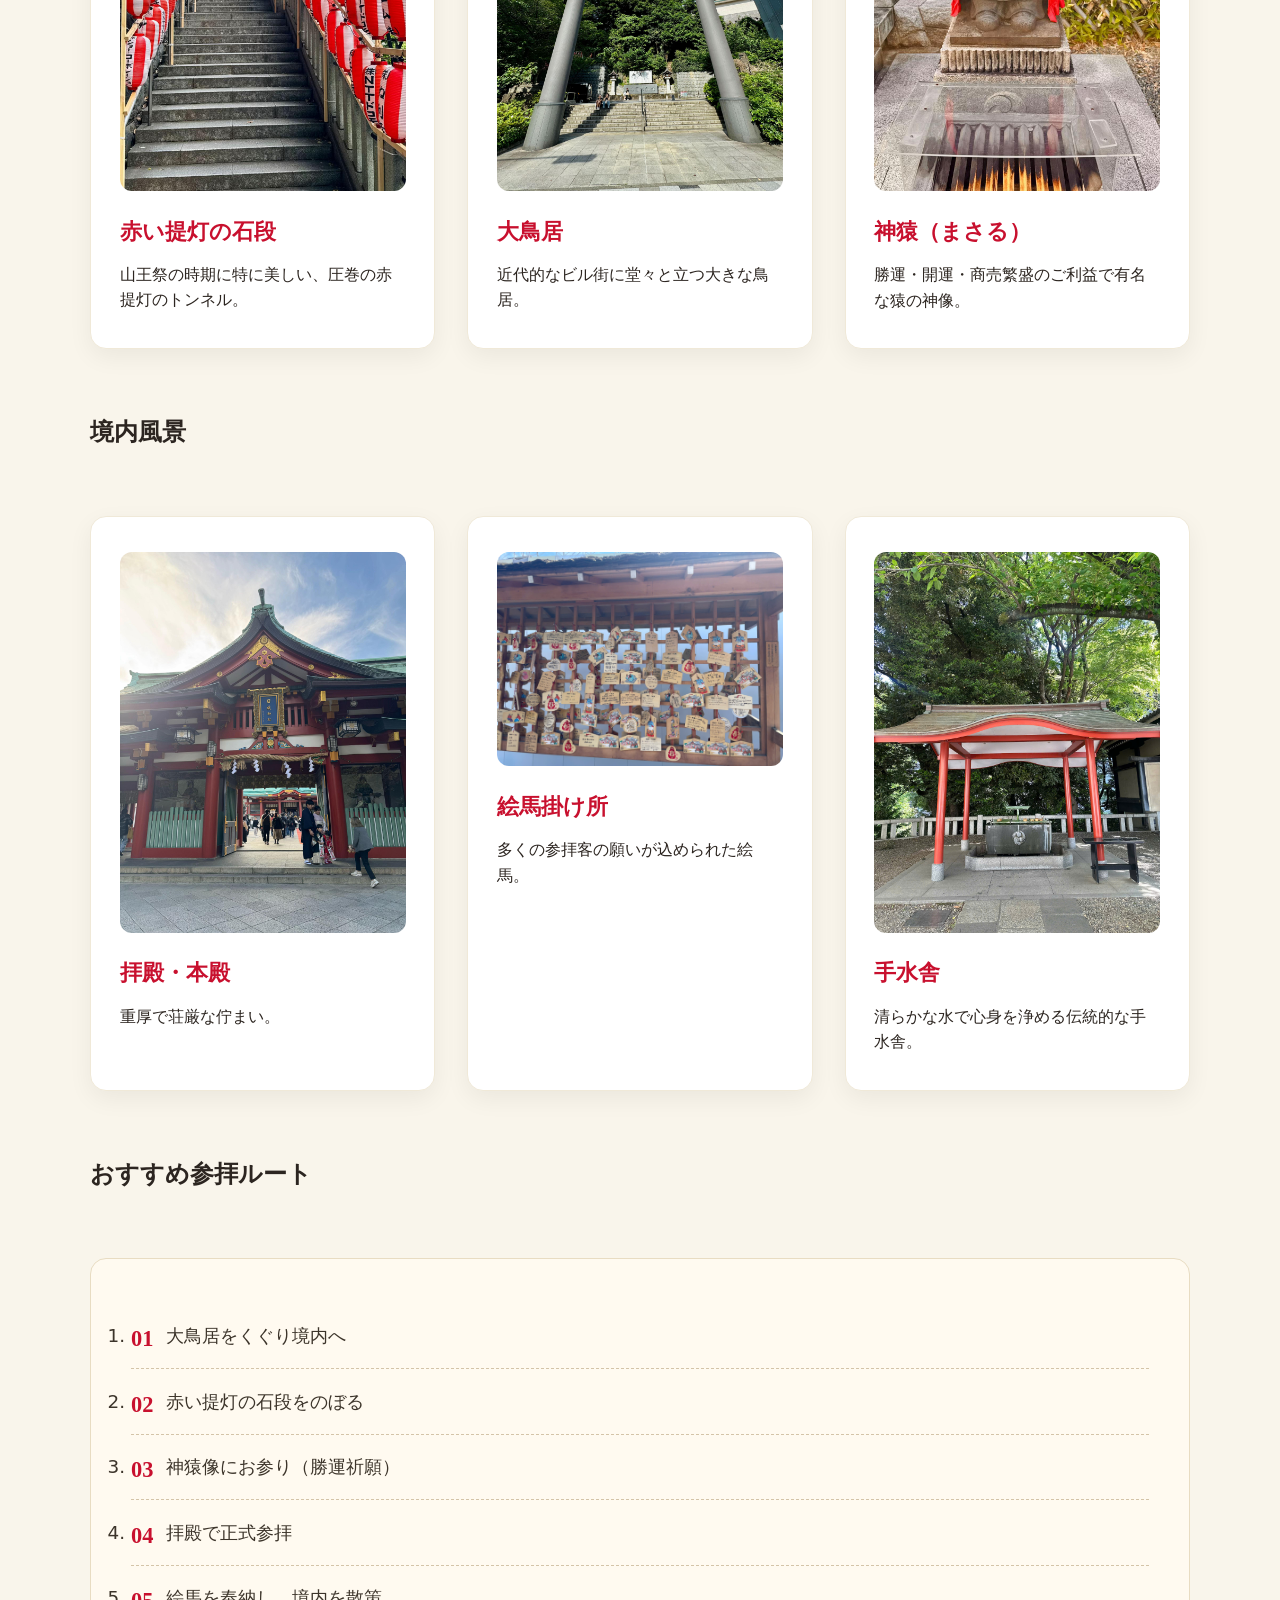
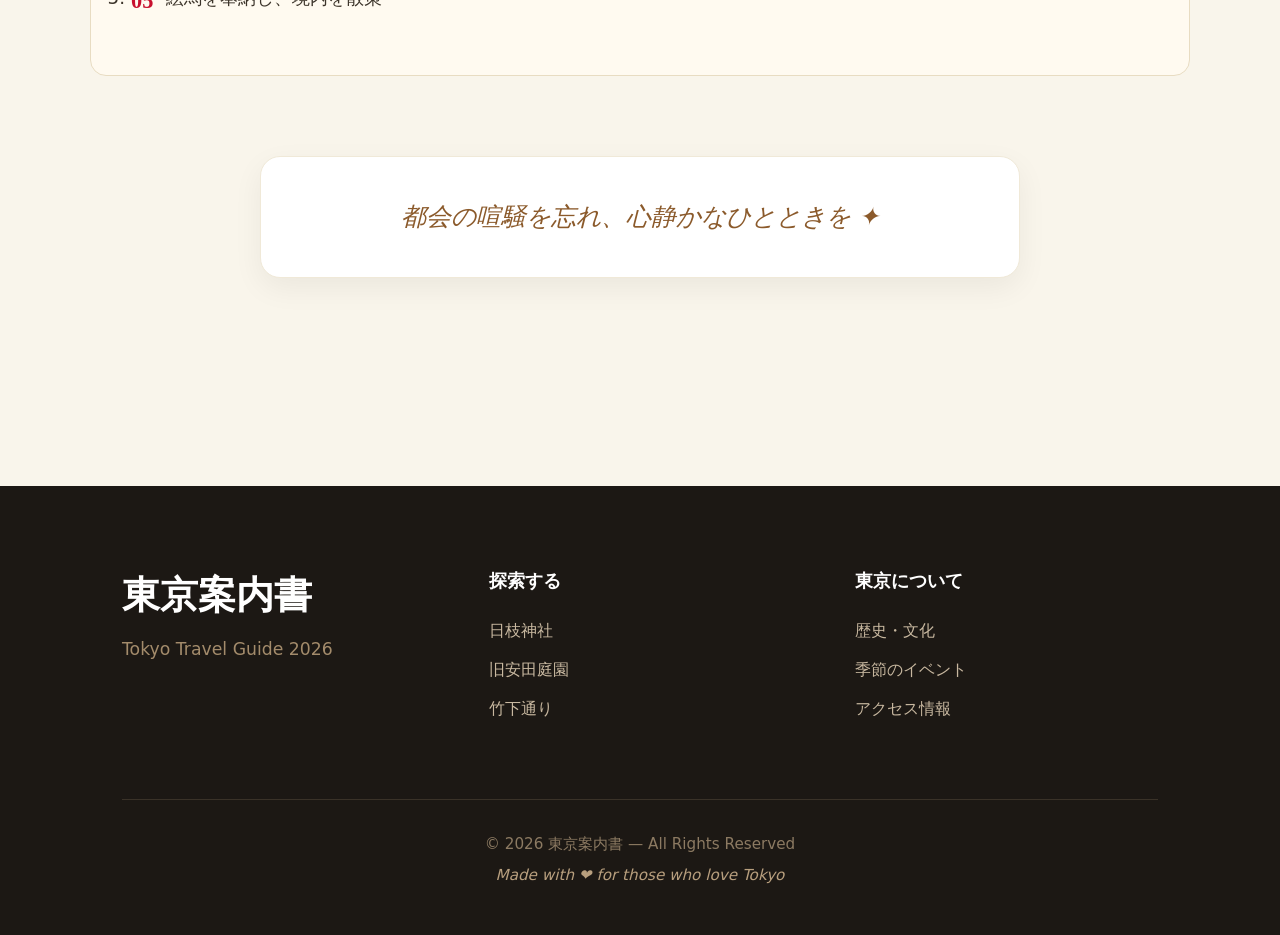
==== commit 8f1a8b20: "add footer" ====
--- a/hie-jinja.html
+++ b/hie-jinja.html
@@ -88,8 +88,37 @@
   </div>
 
   <footer class="footer">
-    <p>東京案内書 2026 ©</p>
-  </footer>
+  <div class="footer-container">
+    <div class="footer-content">
+      <!-- Cột 1: Logo -->
+      <div class="footer-col footer-logo-col">
+        <a href="index.html" class="footer-logo">東京案内書</a>
+        <p class="footer-subtitle">Tokyo Travel Guide 2026</p>
+      </div>
+
+      <!-- Cột 2: 探索する -->
+      <div class="footer-col">
+        <h4>探索する</h4>
+        <a href="hie-jinja.html">日枝神社</a>
+        <a href="kyu-yasuda.html">旧安田庭園</a>
+        <a href="takeshita.html">竹下通り</a>
+      </div>
+
+      <!-- Cột 3: 東京について -->
+      <div class="footer-col">
+        <h4>東京について</h4>
+        <a href="#">歴史・文化</a>
+        <a href="#">季節のイベント</a>
+        <a href="#">アクセス情報</a>
+      </div>
+    </div>
+
+    <div class="footer-bottom">
+      <p>© 2026 東京案内書 — All Rights Reserved</p>
+      <p class="made-with">Made with ❤️ for those who love Tokyo</p>
+    </div>
+  </div>
+</footer>
 
   <script src="js/script.js"></script>
 </body>
--- a/css/style.css
+++ b/css/style.css
@@ -681,4 +681,92 @@
   .nav-container {
     padding: 1rem 1.2rem;
   }
+}
+
+/* ==================== FOOTER ==================== */
+.footer {
+  background: #1c1814;
+  color: #d4c4a8;
+  padding: 5rem 0 3rem;
+  margin-top: 5rem;
+}
+
+.footer-container {
+  max-width: 1100px;
+  margin: 0 auto;
+  padding: 0 2rem;
+}
+
+.footer-content {
+  display: grid;
+  grid-template-columns: repeat(3, 1fr);
+  gap: 4rem;
+  margin-bottom: 4rem;
+}
+
+.footer-logo-col .footer-logo {
+  font-family: 'Playfair Display', serif;
+  font-size: 2.35rem;
+  font-weight: 700;
+  color: #fff;
+  text-decoration: none;
+  display: block;
+  margin-bottom: 0.6rem;
+}
+
+.footer-subtitle {
+  color: #a38b6b;
+  font-size: 1.08rem;
+  margin: 0;
+}
+
+.footer-col h4 {
+  color: #fff;
+  font-size: 1.15rem;
+  margin-bottom: 1.4rem;
+  font-weight: 600;
+}
+
+.footer-col a {
+  display: block;
+  color: #c8b8a0;
+  text-decoration: none;
+  margin-bottom: 0.85rem;
+  transition: all 0.3s;
+}
+
+.footer-col a:hover {
+  color: #fff;
+  padding-left: 6px;
+}
+
+.footer-bottom {
+  border-top: 1px solid #3a3228;
+  padding-top: 2rem;
+  text-align: center;
+  color: #8c7a62;
+  font-size: 0.95rem;
+}
+
+.made-with {
+  margin-top: 0.4rem;
+  color: #b89f7e;
+  font-style: italic;
+}
+
+/* ==================== RESPONSIVE FOOTER ==================== */
+@media (max-width: 768px) {
+  .footer-content {
+    grid-template-columns: 1fr;
+    gap: 3rem;
+    text-align: center;
+  }
+  
+  .footer-logo-col .footer-logo {
+    font-size: 2.1rem;
+  }
+  
+  .footer {
+    padding: 4rem 0 2.5rem;
+  }
 }
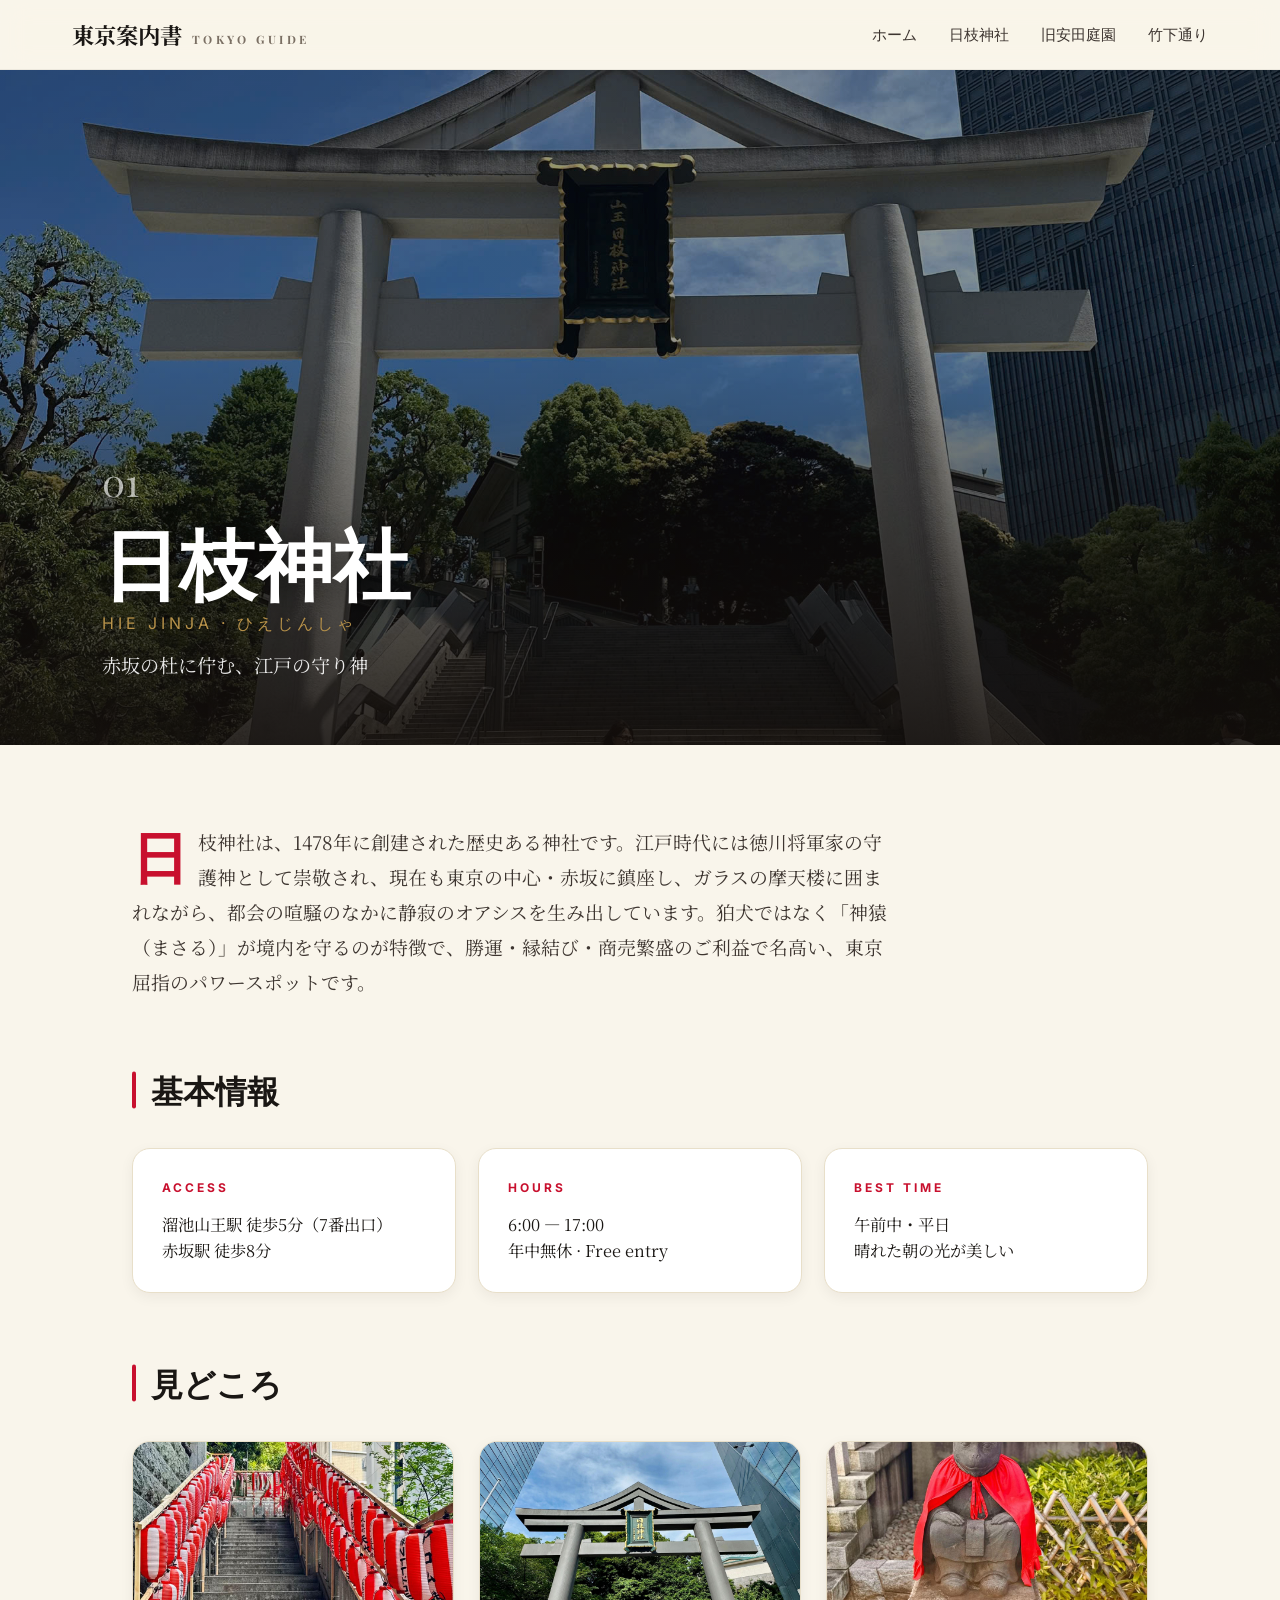
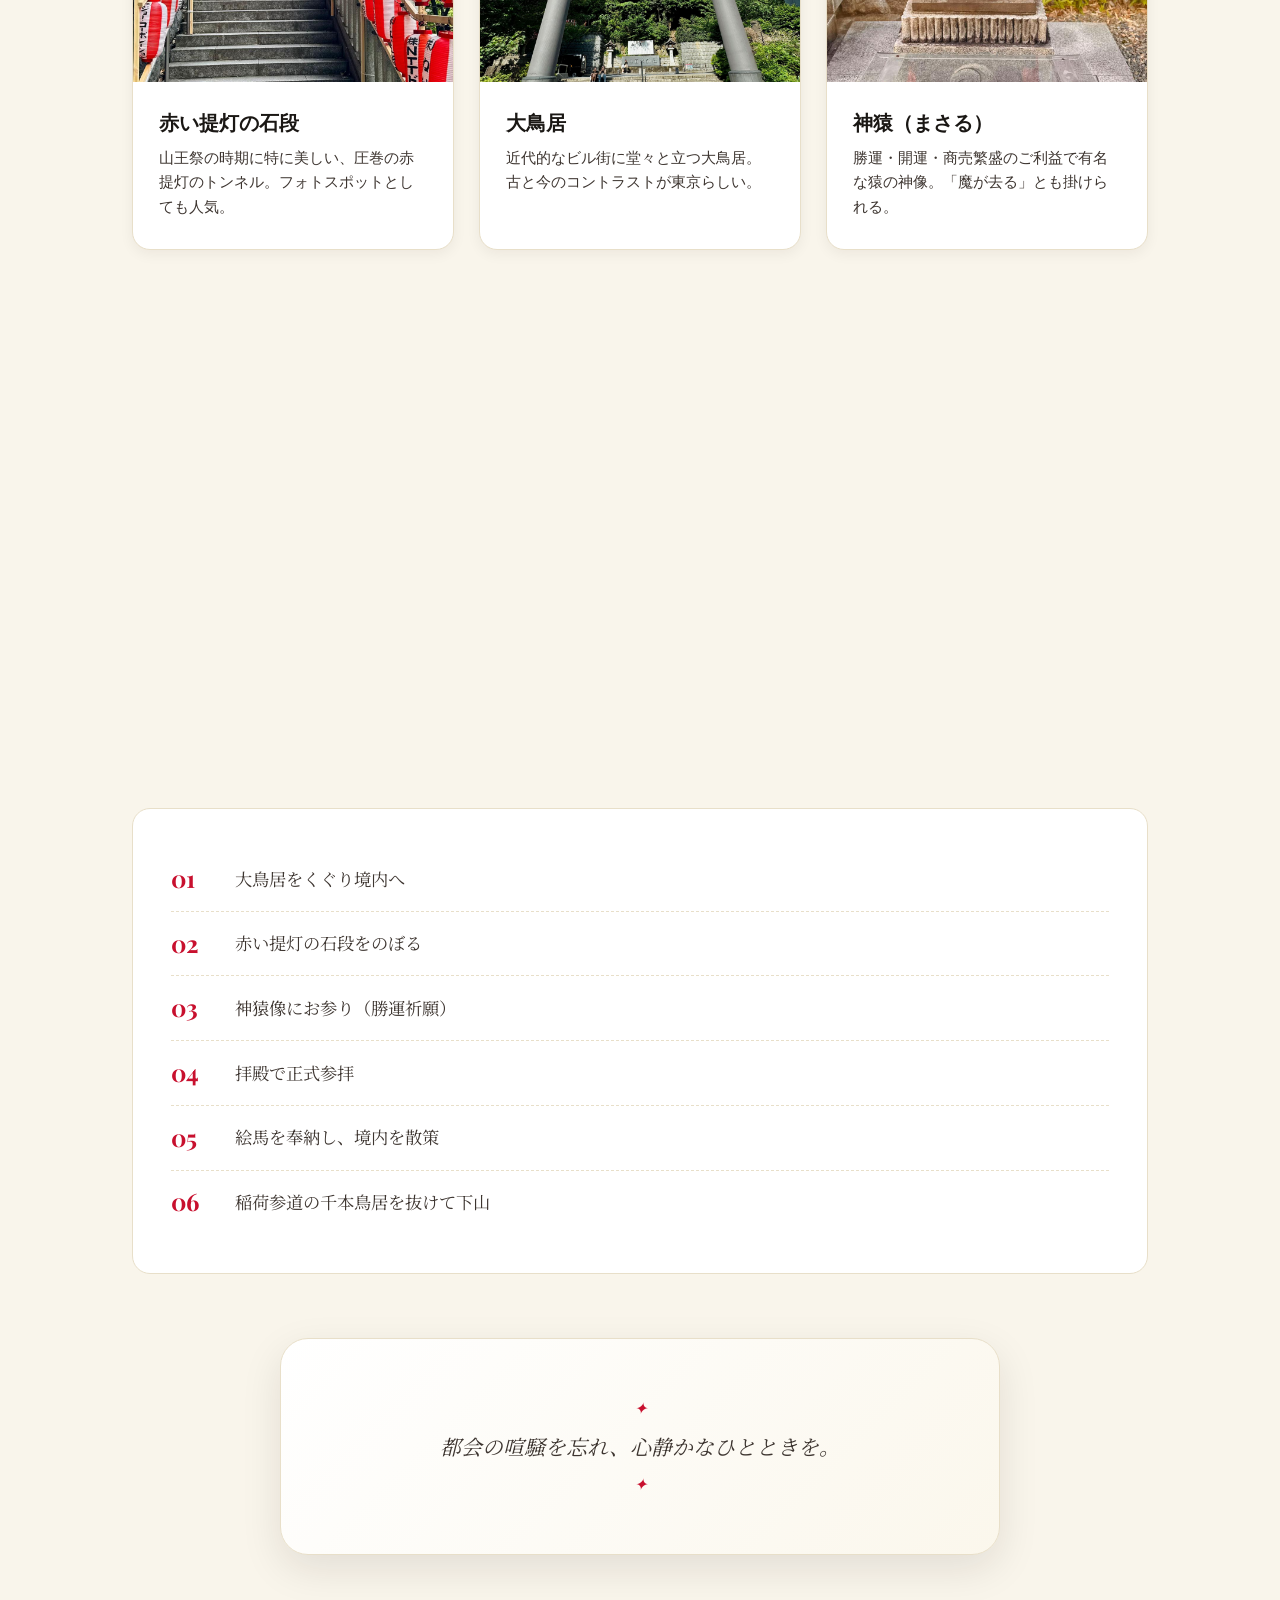
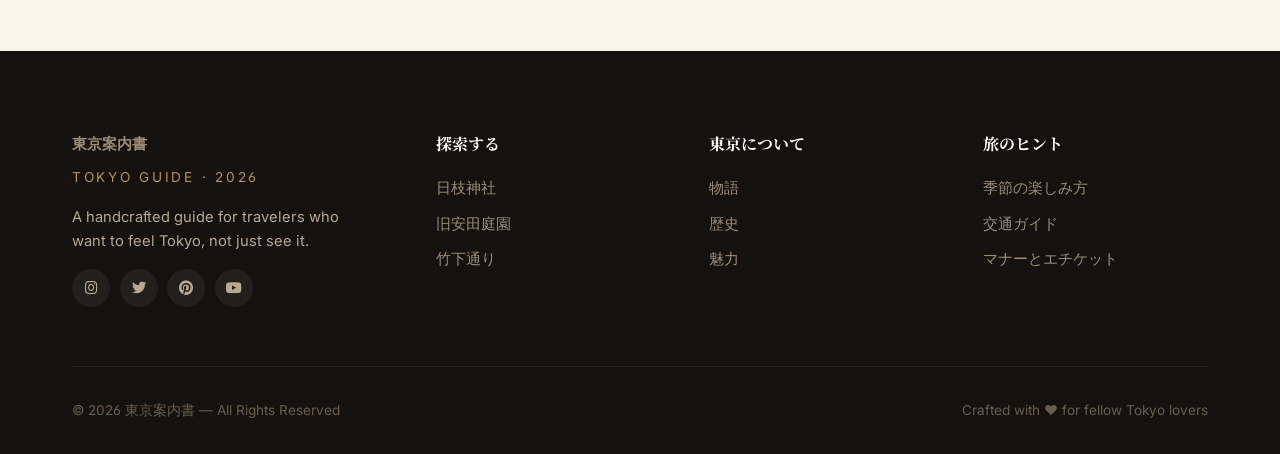
==== commit fe86f2c0: "update layout" ====
--- a/hie-jinja.html
+++ b/hie-jinja.html
@@ -1,125 +1,136 @@
 <!DOCTYPE html>
-<html lang="vi">
+<html lang="ja">
 <head>
   <meta charset="UTF-8">
   <meta name="viewport" content="width=device-width, initial-scale=1.0">
+  <meta name="description" content="日枝神社の歴史、見どころ、おすすめ参拝ルートをご紹介。赤坂の中心に佇む江戸の守り神。">
   <title>日枝神社 — 赤坂の杜に佇む江戸の守り神 | 東京案内書</title>
+  <link rel="preconnect" href="https://fonts.googleapis.com">
+  <link rel="preconnect" href="https://fonts.gstatic.com" crossorigin>
+  <link href="https://fonts.googleapis.com/css2?family=Noto+Serif+JP:wght@400;500;700&family=Playfair+Display:wght@500;700&family=Inter:wght@400;500;600&display=swap" rel="stylesheet">
+  <link rel="stylesheet" href="https://cdnjs.cloudflare.com/ajax/libs/font-awesome/6.6.0/css/all.min.css">
   <link rel="stylesheet" href="css/style.css">
 </head>
 <body>
-  <nav class="navbar">
-    <div class="nav-container">
-      <a href="index.html" class="logo">東京案内書</a>
-    </div>
-  </nav>
+  <div id="main-content" class="main-content">
+    <nav class="navbar">
+      <div class="nav-container">
+        <a href="index.html" class="logo">
+          <span class="logo-jp">東京案内書</span>
+          <span class="logo-en">Tokyo Guide</span>
+        </a>
+        <div class="nav-links">
+          <a href="index.html">ホーム</a>
+          <a href="hie-jinja.html">日枝神社</a>
+          <a href="kyu-yasuda.html">旧安田庭園</a>
+          <a href="takeshita.html">竹下通り</a>
+        </div>
+        <button class="hamburger" aria-label="Menu">☰</button>
+      </div>
+    </nav>
 
-  <div class="spot-hero">
-    <img src="assets/hie.jpg" alt="日枝神社 大鳥居">
-    <div class="hero-overlay"></div>
-    <div class="hero-text">
-      <span style="font-size:2.4rem; color:white; opacity:0.9;">01</span>
-      <h1>日枝神社</h1>
-      <p class="romaji">HIE JINJA · ひえじんしゃ</p>
-      <p>赤坂の杜に佇む、江戸の守り神</p>
-    </div>
-  </div>
-
-  <div class="container spot-content">
-    <p class="intro">
-      日枝神社は、1478年に創建された歴史ある神社です。江戸時代には徳川将軍家の守護神として崇敬され、現在も東京の中心・赤坂に鎮座し、都会のオアシスとして多くの人々に親しまれています。
-    </p>
-
-    <div class="info-grid">
-      <div class="info-item"><strong>アクセス</strong><br>溜池山王駅 徒歩5分（7番出口）</div>
-      <div class="info-item"><strong>開門時間</strong><br>6:00 — 17:00<br>年中無休</div>
-      <div class="info-item"><strong>おすすめ時間</strong><br>午前中</div>
-    </div>
-
-    <h2>見どころ</h2>
-    <div class="highlights">
-      <div class="highlight-card">
-        <img src="assets/hie-stairs.jpg" alt="赤い提灯の石段" style="width:100%; border-radius:12px; margin-bottom:1rem;">
-        <h3>赤い提灯の石段</h3>
-        <p>山王祭の時期に特に美しい、圧巻の赤提灯のトンネル。</p>
-      </div>
-      <div class="highlight-card">
-        <img src="assets/hie-torii.jpeg" alt="大鳥居" style="width:100%; border-radius:12px; margin-bottom:1rem;">
-        <h3>大鳥居</h3>
-        <p>近代的なビル街に堂々と立つ大きな鳥居。</p>
-      </div>
-      <div class="highlight-card">
-        <img src="assets/hie-monkey.jpeg" alt="神猿" style="width:100%; border-radius:12px; margin-bottom:1rem;">
-        <h3>神猿（まさる）</h3>
-        <p>勝運・開運・商売繁盛のご利益で有名な猿の神像。</p>
+    <div class="spot-hero">
+      <img src="assets/hie.jpg" alt="日枝神社">
+      <div class="hero-overlay"></div>
+      <div class="hero-text">
+        <span class="number-big">01</span>
+        <h1>日枝神社</h1>
+        <p class="romaji">HIE JINJA · ひえじんしゃ</p>
+        <p class="tagline">赤坂の杜に佇む、江戸の守り神</p>
       </div>
     </div>
 
-    <h2>境内風景</h2>
-    <div class="highlights">
-      <div class="highlight-card">
-        <img src="assets/hie-main.jpg" alt="本殿" style="width:100%; border-radius:12px; margin-bottom:1rem;">
-        <h3>拝殿・本殿</h3>
-        <p>重厚で荘厳な佇まい。</p>
-      </div>
-      <div class="highlight-card">
-        <img src="assets/hie-ema.jpg" alt="絵馬" style="width:100%; border-radius:12px; margin-bottom:1rem;">
-        <h3>絵馬掛け所</h3>
-        <p>多くの参拝客の願いが込められた絵馬。</p>
-      </div>
-      <div class="highlight-card">
-        <img src="assets/hie-chozuya.jpg" alt="手水舎" style="width:100%; border-radius:12px; margin-bottom:1rem;">
-        <h3>手水舎</h3>
-        <p>清らかな水で心身を浄める伝統的な手水舎。</p>
-      </div>
-    </div>
+    <article class="spot-content">
+      <p class="intro reveal">日枝神社は、1478年に創建された歴史ある神社です。江戸時代には徳川将軍家の守護神として崇敬され、現在も東京の中心・赤坂に鎮座し、ガラスの摩天楼に囲まれながら、都会の喧騒のなかに静寂のオアシスを生み出しています。狛犬ではなく「神猿（まさる）」が境内を守るのが特徴で、勝運・縁結び・商売繁盛のご利益で名高い、東京屈指のパワースポットです。</p>
 
-    <h2>おすすめ参拝ルート</h2>
-    <ol class="route-list">
-      <li>大鳥居をくぐり境内へ</li>
-      <li>赤い提灯の石段をのぼる</li>
-      <li>神猿像にお参り（勝運祈願）</li>
-      <li>拝殿で正式参拝</li>
-      <li>絵馬を奉納し、境内を散策</li>
-    </ol>
-
-    <div class="closing">
-      都会の喧騒を忘れ、心静かなひとときを ✦
-    </div>
-  </div>
-
-  <footer class="footer">
-  <div class="footer-container">
-    <div class="footer-content">
-      <!-- Cột 1: Logo -->
-      <div class="footer-col footer-logo-col">
-        <a href="index.html" class="footer-logo">東京案内書</a>
-        <p class="footer-subtitle">Tokyo Travel Guide 2026</p>
+      <h2 class="reveal">基本情報</h2>
+      <div class="info-grid">
+          <div class="info-item reveal"><strong>Access</strong><div class="info-body">溜池山王駅 徒歩5分（7番出口）<br>赤坂駅 徒歩8分</div></div>
+          <div class="info-item reveal"><strong>Hours</strong><div class="info-body">6:00 — 17:00<br>年中無休 · Free entry</div></div>
+          <div class="info-item reveal"><strong>Best Time</strong><div class="info-body">午前中・平日<br>晴れた朝の光が美しい</div></div>
       </div>
 
-      <!-- Cột 2: 探索する -->
-      <div class="footer-col">
-        <h4>探索する</h4>
-        <a href="hie-jinja.html">日枝神社</a>
-        <a href="kyu-yasuda.html">旧安田庭園</a>
-        <a href="takeshita.html">竹下通り</a>
+      <h2 class="reveal">見どころ</h2>
+      <div class="highlights">
+          <div class="highlight-card reveal">
+            <div class="h-img"><img src="assets/hie-stairs.jpg" alt="赤い提灯の石段"></div>
+            <div class="h-body"><h3>赤い提灯の石段</h3><p>山王祭の時期に特に美しい、圧巻の赤提灯のトンネル。フォトスポットとしても人気。</p></div>
+          </div>
+          <div class="highlight-card reveal">
+            <div class="h-img"><img src="assets/hie-torii.jpeg" alt="大鳥居"></div>
+            <div class="h-body"><h3>大鳥居</h3><p>近代的なビル街に堂々と立つ大鳥居。古と今のコントラストが東京らしい。</p></div>
+          </div>
+          <div class="highlight-card reveal">
+            <div class="h-img"><img src="assets/hie-monkey.jpeg" alt="神猿（まさる）"></div>
+            <div class="h-body"><h3>神猿（まさる）</h3><p>勝運・開運・商売繁盛のご利益で有名な猿の神像。「魔が去る」とも掛けられる。</p></div>
+          </div>
+          <div class="highlight-card reveal">
+            <div class="h-img"><img src="assets/hie-main.jpg" alt="拝殿・本殿"></div>
+            <div class="h-body"><h3>拝殿・本殿</h3><p>重厚で荘厳な佇まい。江戸の守護神としての風格が漂う。</p></div>
+          </div>
+          <div class="highlight-card reveal">
+            <div class="h-img"><img src="assets/hie-ema.jpg" alt="絵馬掛け所"></div>
+            <div class="h-body"><h3>絵馬掛け所</h3><p>多くの参拝客の願いが込められた絵馬。猿の絵柄は日枝神社ならでは。</p></div>
+          </div>
+          <div class="highlight-card reveal">
+            <div class="h-img"><img src="assets/hie-chozuya.jpg" alt="手水舎"></div>
+            <div class="h-body"><h3>手水舎</h3><p>清らかな水で心身を浄める伝統的な手水舎。参拝前のひととき。</p></div>
+          </div>
       </div>
 
-      <!-- Cột 3: 東京について -->
-      <div class="footer-col">
-        <h4>東京について</h4>
-        <a href="#">歴史・文化</a>
-        <a href="#">季節のイベント</a>
-        <a href="#">アクセス情報</a>
+      <h2 class="reveal">おすすめルート</h2>
+      <ol class="route-list reveal">
+          <li>大鳥居をくぐり境内へ</li>
+          <li>赤い提灯の石段をのぼる</li>
+          <li>神猿像にお参り（勝運祈願）</li>
+          <li>拝殿で正式参拝</li>
+          <li>絵馬を奉納し、境内を散策</li>
+          <li>稲荷参道の千本鳥居を抜けて下山</li>
+      </ol>
+
+      <div class="closing reveal">都会の喧騒を忘れ、心静かなひとときを。</div>
+    </article>
+
+    <footer class="footer">
+      <div class="footer-container">
+        <div class="footer-content">
+          <div class="footer-col">
+            <a href="index.html" class="footer-logo">東京案内書</a>
+            <p class="footer-subtitle">Tokyo Guide · 2026</p>
+            <p style="font-size:.92rem; max-width:280px; line-height:1.65;">A handcrafted guide for travelers who want to feel Tokyo, not just see it.</p>
+            <div class="socials">
+              <a href="#" aria-label="Instagram"><i class="fab fa-instagram"></i></a>
+              <a href="#" aria-label="Twitter"><i class="fab fa-twitter"></i></a>
+              <a href="#" aria-label="Pinterest"><i class="fab fa-pinterest"></i></a>
+              <a href="#" aria-label="YouTube"><i class="fab fa-youtube"></i></a>
+            </div>
+          </div>
+          <div class="footer-col">
+            <h4>探索する</h4>
+            <a href="hie-jinja.html">日枝神社</a>
+            <a href="kyu-yasuda.html">旧安田庭園</a>
+            <a href="takeshita.html">竹下通り</a>
+          </div>
+          <div class="footer-col">
+            <h4>東京について</h4>
+            <a href="index.html#about">物語</a>
+            <a href="index.html#timeline">歴史</a>
+            <a href="index.html#why">魅力</a>
+          </div>
+          <div class="footer-col">
+            <h4>旅のヒント</h4>
+            <a href="#">季節の楽しみ方</a>
+            <a href="#">交通ガイド</a>
+            <a href="#">マナーとエチケット</a>
+          </div>
+        </div>
+        <div class="footer-bottom">
+          <p>© 2026 東京案内書 — All Rights Reserved</p>
+          <p>Crafted with ❤ for fellow Tokyo lovers</p>
+        </div>
       </div>
-    </div>
-
-    <div class="footer-bottom">
-      <p>© 2026 東京案内書 — All Rights Reserved</p>
-      <p class="made-with">Made with ❤️ for those who love Tokyo</p>
-    </div>
+    </footer>
   </div>
-</footer>
-
   <script src="js/script.js"></script>
 </body>
-</html>+</html>
--- a/css/style.css
+++ b/css/style.css
@@ -1,772 +1,909 @@
+/* =========================================================
+   東京案内書 — Tokyo Travel Guide 2026
+   Redesigned · Minimal · Japanese-inspired · Glassmorphism
+   ========================================================= */
+
+/* ---------- Tokens ---------- */
 :root {
-  --primary: #c8102e;
-  --paper: #f8f1e3;
-  --text: #2c2520;
-  --accent: #8b5a2b;
-}
-
-* { margin:0; padding:0; box-sizing:border-box; }
+  --primary: #c8102e;        /* shrine red */
+  --primary-dark: #960c22;
+  --ink: #1a1714;            /* sumi black */
+  --ink-soft: #3d3530;
+  --paper: #f8f1e3;          /* washi */
+  --paper-soft: #fbf7ec;
+  --cream: #f9f5eb;
+  --line: #e8dfc9;
+  --muted: #7a6f63;
+  --gold: #b8924a;
+  --accent-blue: #6b8aa8;
+
+  --radius-sm: 10px;
+  --radius: 18px;
+  --radius-lg: 28px;
+
+  --shadow-sm: 0 4px 14px rgba(26, 23, 20, 0.06);
+  --shadow: 0 14px 40px rgba(26, 23, 20, 0.10);
+  --shadow-lg: 0 30px 70px -20px rgba(26, 23, 20, 0.35);
+
+  --ease: cubic-bezier(.22,.61,.36,1);
+
+  --container: 1200px;
+  --container-sm: 1080px;
+}
+
+/* ---------- Reset ---------- */
+*, *::before, *::after { margin: 0; padding: 0; box-sizing: border-box; }
+html { scroll-behavior: smooth; -webkit-text-size-adjust: 100%; }
 body {
-  font-family: 'Inter', system-ui, sans-serif;
-  color: var(--text);
-  line-height: 1.6;
-  background: #f9f5eb;
-}
-
-/* Navbar */
+  font-family: 'Inter', system-ui, -apple-system, sans-serif;
+  color: var(--ink);
+  background: var(--cream);
+  line-height: 1.65;
+  overflow-x: hidden;
+  font-feature-settings: "ss01", "kern";
+}
+img { display: block; max-width: 100%; height: auto; }
+a { color: inherit; text-decoration: none; }
+button { font: inherit; cursor: pointer; }
+.hidden { display: none !important; }
+.container { max-width: var(--container); margin: 0 auto; padding: 0 2rem; }
+.container-sm { max-width: var(--container-sm); margin: 0 auto; padding: 0 2rem; }
+
+::selection { background: var(--primary); color: #fff; }
+
+/* ---------- Typography ---------- */
+.serif { font-family: 'Playfair Display', 'Noto Serif JP', serif; }
+.jp { font-family: 'Noto Serif JP', serif; }
+
+/* =========================================================
+   PASSWORD GATE
+   ========================================================= */
+.password-gate {
+  position: fixed; inset: 0; z-index: 9999;
+  display: flex; align-items: center; justify-content: center;
+  background:
+    radial-gradient(1200px 600px at 20% 0%, rgba(200,16,46,0.18), transparent 60%),
+    radial-gradient(900px 600px at 80% 100%, rgba(184,146,74,0.20), transparent 60%),
+    linear-gradient(135deg, #14110e 0%, #221c17 100%);
+  padding: 2rem;
+  transition: opacity .8s var(--ease), visibility .8s;
+}
+.password-gate::before {
+  content: ""; position: absolute; inset: 0;
+  background-image:
+    repeating-linear-gradient(45deg, rgba(255,255,255,0.02) 0 1px, transparent 1px 14px);
+  pointer-events: none;
+}
+.password-gate.fade-out { opacity: 0; visibility: hidden; }
+
+.gate-content {
+  position: relative;
+  width: 100%; max-width: 440px;
+  text-align: center; color: #fff;
+  animation: gate-in 1.1s var(--ease) both;
+}
+@keyframes gate-in {
+  from { opacity: 0; transform: translateY(20px) scale(.98); }
+  to { opacity: 1; transform: none; }
+}
+
+.gate-logo .torii {
+  display: inline-block;
+  font-family: 'Noto Serif JP', serif;
+  font-size: 1rem; letter-spacing: .5em;
+  padding: .5rem 1.2rem;
+  border: 1px solid rgba(255,255,255,.25);
+  border-radius: 999px;
+  color: rgba(255,255,255,.85);
+  margin-bottom: 1.4rem;
+  text-transform: uppercase;
+}
+.gate-logo h1 {
+  font-family: 'Playfair Display', serif;
+  font-size: clamp(2.2rem, 5vw, 3rem);
+  font-weight: 700; letter-spacing: .02em;
+  margin-bottom: .35rem;
+}
+.gate-logo .subtitle {
+  font-size: .85rem; letter-spacing: .35em;
+  text-transform: uppercase; color: rgba(255,255,255,.6);
+}
+
+.password-card {
+  margin: 2.4rem 0 1.6rem;
+  padding: 2rem 1.8rem;
+  background: rgba(255,255,255,0.08);
+  backdrop-filter: blur(20px) saturate(140%);
+  -webkit-backdrop-filter: blur(20px) saturate(140%);
+  border: 1px solid rgba(255,255,255,0.14);
+  border-radius: var(--radius-lg);
+  box-shadow: var(--shadow-lg);
+}
+.password-card h2 {
+  font-family: 'Noto Serif JP', serif;
+  font-size: 1.4rem; font-weight: 500;
+  margin-bottom: .35rem;
+}
+.gate-desc {
+  color: rgba(255,255,255,.65);
+  font-size: .92rem; margin-bottom: 1.4rem;
+}
+
+.input-group { display: flex; gap: .6rem; }
+#gate-password {
+  flex: 1; min-width: 0;
+  padding: 14px 18px;
+  background: rgba(255,255,255,.92);
+  border: 1px solid transparent;
+  border-radius: 999px;
+  font-size: 1rem; color: var(--ink);
+  transition: box-shadow .25s var(--ease), background .25s;
+}
+#gate-password::placeholder { color: #a89e90; }
+#gate-password:focus {
+  outline: none; background: #fff;
+  box-shadow: 0 0 0 4px rgba(200,16,46,.25);
+}
+#gate-password.shake { animation: shake .55s var(--ease); }
+@keyframes shake {
+  0%,100%{transform:translateX(0)}
+  20%{transform:translateX(-8px)}
+  40%{transform:translateX(8px)}
+  60%{transform:translateX(-5px)}
+  80%{transform:translateX(5px)}
+}
+
+.gate-btn {
+  flex: 0 0 52px; height: 52px; width: 52px;
+  border: none; border-radius: 999px;
+  background: var(--primary); color: #fff;
+  display: inline-flex; align-items: center; justify-content: center;
+  transition: transform .25s var(--ease), background .25s, box-shadow .25s;
+  box-shadow: 0 8px 22px rgba(200,16,46,.45);
+}
+.gate-btn:hover { background: var(--primary-dark); transform: translateY(-2px) scale(1.04); }
+.gate-btn:active { transform: scale(.96); }
+
+.gate-error {
+  min-height: 1.4em;
+  margin-top: .9rem;
+  font-size: .88rem; color: #ff8f99;
+  font-family: 'Noto Serif JP', serif;
+}
+.gate-footer p {
+  color: rgba(255,255,255,.45);
+  font-size: .8rem; letter-spacing: .25em; text-transform: uppercase;
+}
+
+/* =========================================================
+   NAVBAR
+   ========================================================= */
 .navbar {
-  background: white;
-  border-bottom: 1px solid #ddd;
-  position: sticky;
-  top: 0;
-  z-index: 100;
+  position: sticky; top: 0; z-index: 100;
+  background: rgba(249, 245, 235, 0.78);
+  backdrop-filter: blur(14px) saturate(160%);
+  -webkit-backdrop-filter: blur(14px) saturate(160%);
+  border-bottom: 1px solid rgba(26,23,20,.06);
 }
 .nav-container {
-  max-width: 1200px;
-  margin: 0 auto;
+  max-width: var(--container); margin: 0 auto;
   padding: 1rem 2rem;
-  display: flex;
-  justify-content: space-between;
-  align-items: center;
+  display: flex; align-items: center; justify-content: space-between;
+  gap: 1.5rem;
 }
 .logo {
-  font-family: 'Playfair Display', serif;
-  font-size: 1.8rem;
+  display: inline-flex; align-items: baseline; gap: .6rem;
+  font-family: 'Playfair Display', serif;
   font-weight: 700;
+}
+.logo .logo-jp {
+  font-family: 'Noto Serif JP', serif;
+  font-size: 1.4rem; color: var(--ink);
+}
+.logo .logo-en {
+  font-size: .72rem; letter-spacing: .3em;
+  text-transform: uppercase; color: var(--muted);
+}
+.nav-links { display: flex; align-items: center; gap: 2rem; }
+.nav-links a {
+  position: relative;
+  font-size: .95rem; font-weight: 500; color: var(--ink-soft);
+  transition: color .25s;
+}
+.nav-links a::after {
+  content: ""; position: absolute; left: 0; bottom: -6px;
+  width: 100%; height: 1px;
+  background: var(--primary);
+  transform: scaleX(0); transform-origin: right;
+  transition: transform .35s var(--ease);
+}
+.nav-links a:hover { color: var(--primary); }
+.nav-links a:hover::after { transform: scaleX(1); transform-origin: left; }
+
+.hamburger {
+  display: none;
+  width: 42px; height: 42px;
+  background: transparent; border: 1px solid var(--line);
+  border-radius: 12px; color: var(--ink); font-size: 1.2rem;
+}
+
+/* =========================================================
+   HERO (Home)
+   ========================================================= */
+.hero {
+  position: relative; min-height: 92vh;
+  display: flex; align-items: center;
+  overflow: hidden;
+}
+.hero-bg {
+  position: absolute; inset: 0;
+  background-size: cover; background-position: center;
+  transform: scale(1.05);
+  animation: ken-burns 18s ease-in-out infinite alternate;
+  filter: brightness(.72) contrast(1.05);
+}
+@keyframes ken-burns { to { transform: scale(1.12) translate(-1%, -1%); } }
+.hero-overlay {
+  position: absolute; inset: 0;
+  background:
+    linear-gradient(120deg, rgba(20,15,12,.55) 0%, rgba(20,15,12,.15) 60%),
+    linear-gradient(to top, rgba(20,15,12,.65), transparent 50%);
+}
+.hero-content {
+  position: relative; z-index: 2;
+  max-width: 760px;
+  margin-left: clamp(1.2rem, 8%, 8rem);
+  padding: 0 1.2rem;
+  color: #fff;
+  animation: rise .9s var(--ease) both;
+}
+@keyframes rise { from{opacity:0; transform:translateY(28px)} to{opacity:1; transform:none} }
+
+.hero-badge {
+  display: inline-block;
+  padding: 8px 18px;
+  border: 1px solid rgba(255,255,255,.4);
+  border-radius: 999px;
+  font-size: .75rem; letter-spacing: .35em;
+  text-transform: uppercase;
+  background: rgba(255,255,255,.08);
+  backdrop-filter: blur(8px);
+  margin-bottom: 1.4rem;
+}
+.hero-title {
+  font-family: 'Playfair Display', serif;
+  font-size: clamp(4rem, 11vw, 8.5rem);
+  line-height: .92; font-weight: 700;
+  margin-bottom: 1rem; letter-spacing: -.02em;
+}
+.hero-title .accent {
+  display: inline-block;
   color: var(--primary);
-  text-decoration: none;
-}
-.nav-links a {
-  margin-left: 2rem;
-  text-decoration: none;
-  color: #333;
-  font-weight: 500;
-}
-
-/* Hero */
-.hero {
-  height: 100vh;
-  position: relative;
-  display: flex;
-  align-items: center;
-}
-.hero-bg {
-  position: absolute;
-  inset: 0;
-  width: 100%;
-  height: 100%;
-  object-fit: cover;
-}
-.hero-overlay {
-  position: absolute;
-  inset: 0;
-  background: linear-gradient(to bottom, rgba(0,0,0,0.1), rgba(248,241,227,0.85));
-}
-.hero-content {
-  position: relative;
-  max-width: 700px;
-  margin-left: 8%;
+  text-shadow: 0 0 30px rgba(200,16,46,.4);
+}
+.hero-subtitle {
+  font-family: 'Noto Serif JP', serif;
+  font-size: clamp(1.1rem, 2.2vw, 1.6rem);
+  font-weight: 400;
+  margin-bottom: .8rem;
+  opacity: .96;
+}
+.hero-desc {
+  max-width: 520px;
+  font-size: 1rem;
+  opacity: .82;
+  margin-bottom: 2rem;
+}
+
+.btn-primary {
+  display: inline-flex; align-items: center; gap: .8rem;
+  padding: 16px 32px;
+  background: var(--primary); color: #fff;
+  border-radius: 999px;
+  font-weight: 600; font-size: .98rem;
+  box-shadow: 0 14px 40px rgba(200,16,46,.4);
+  transition: transform .3s var(--ease), background .3s, box-shadow .3s;
+}
+.btn-primary:hover {
+  background: var(--primary-dark);
+  transform: translateY(-3px);
+  box-shadow: 0 20px 50px rgba(200,16,46,.5);
+}
+.btn-primary .arrow { transition: transform .3s var(--ease); }
+.btn-primary:hover .arrow { transform: translateX(6px); }
+
+.scroll-hint {
+  position: absolute; left: 50%; bottom: 2.4rem;
+  transform: translateX(-50%);
   z-index: 2;
-}
-.badge {
-  display: inline-block;
-  background: white;
-  padding: 6px 16px;
-  border-radius: 9999px;
-  font-size: 0.9rem;
-  letter-spacing: 2px;
-  margin-bottom: 1rem;
-}
-.hero-content h1 {
-  font-family: 'Playfair Display', serif;
-  font-size: 6.5rem;
-  line-height: 0.9;
-  color: var(--primary);
-}
-.subtitle {
-  font-size: 1.8rem;
-  margin: 1rem 0;
-  color: #444;
-}
-.btn {
-  display: inline-block;
-  background: var(--primary);
-  color: white;
-  padding: 14px 32px;
-  border-radius: 9999px;
-  text-decoration: none;
-  font-weight: 600;
-  margin-top: 2rem;
-  transition: all 0.3s;
-}
-.btn:hover { transform: translateY(-3px); background: #a00; }
-
-/* Intro Strip */
+  display: flex; flex-direction: column; align-items: center; gap: .7rem;
+  color: rgba(255,255,255,.7);
+  font-size: .7rem; letter-spacing: .35em; text-transform: uppercase;
+}
+.scroll-line {
+  width: 1px; height: 50px;
+  background: linear-gradient(to bottom, rgba(255,255,255,.7), transparent);
+  animation: scroll-pulse 2.2s ease-in-out infinite;
+  transform-origin: top;
+}
+@keyframes scroll-pulse {
+  0%,100% { transform: scaleY(.4); opacity:.3; }
+  50% { transform: scaleY(1); opacity:1; }
+}
+
+/* =========================================================
+   INTRO STRIP
+   ========================================================= */
 .intro-strip {
-  background: white;
-  padding: 2rem 0;
-  border-bottom: 1px solid #eee;
+  background: #fff;
+  border-top: 1px solid var(--line);
+  border-bottom: 1px solid var(--line);
 }
 .strip-grid {
-  max-width: 1200px;
-  margin: 0 auto;
+  max-width: var(--container); margin: 0 auto;
+  padding: 2.4rem 2rem;
   display: grid;
   grid-template-columns: repeat(3, 1fr);
-  text-align: center;
+  gap: 1rem;
 }
 .strip-item {
-  display: flex;
+  display: flex; align-items: center; gap: 1.2rem;
+  padding: 1rem 1.4rem;
+  border-right: 1px solid var(--line);
+  transition: transform .35s var(--ease);
+}
+.strip-item:last-child { border-right: none; }
+.strip-item:hover { transform: translateY(-3px); }
+
+.num {
+  font-family: 'Playfair Display', serif;
+  font-size: 3.2rem; font-weight: 700; line-height: 1;
+  color: var(--primary);
+}
+.strip-item small {
+  display: block;
+  font-size: .72rem; letter-spacing: .25em; text-transform: uppercase;
+  color: var(--muted); margin-bottom: .25rem;
+}
+.strip-item .label {
+  font-family: 'Playfair Display', serif;
+  font-size: 1.1rem; font-weight: 600; color: var(--ink);
+}
+
+/* =========================================================
+   ABOUT (new section)
+   ========================================================= */
+.about {
+  padding: 7rem 0 5rem;
+  background: var(--cream);
+}
+.about-grid {
+  display: grid;
+  grid-template-columns: 1fr 1fr;
+  gap: 5rem;
   align-items: center;
-  justify-content: center;
-  gap: 1rem;
-  padding: 1rem;
-}
-.num {
-  font-size: 3.5rem;
-  font-weight: 700;
-  color: var(--primary);
-  font-family: 'Playfair Display', serif;
-}
-
-/* Spots */
-.spots { padding: 5rem 0; background: #f9f5eb; }
-.container { max-width: 1200px; margin: 0 auto; padding: 0 2rem; }
-.spots h2 {
-  text-align: center;
-  font-size: 2.8rem;
-  margin-bottom: 3rem;
-  font-family: 'Playfair Display', serif;
-}
+}
+.about-eyebrow {
+  font-size: .75rem; letter-spacing: .4em; text-transform: uppercase;
+  color: var(--primary); margin-bottom: 1rem;
+}
+.about-title {
+  font-family: 'Playfair Display', serif;
+  font-size: clamp(2rem, 4vw, 3rem);
+  line-height: 1.15;
+  margin-bottom: 1.6rem;
+}
+.about-text { color: var(--ink-soft); margin-bottom: 1rem; }
+.about-image {
+  position: relative;
+  border-radius: var(--radius-lg);
+  overflow: hidden;
+  aspect-ratio: 4/5;
+  box-shadow: var(--shadow-lg);
+}
+.about-image img {
+  width: 100%; height: 100%; object-fit: cover;
+  transition: transform 1.2s var(--ease);
+}
+.about-image:hover img { transform: scale(1.06); }
+.about-image::after {
+  content: ""; position: absolute; inset: auto -20px -20px auto;
+  width: 110px; height: 110px;
+  background: var(--primary); border-radius: 50%;
+  opacity: .9;
+}
+
+/* =========================================================
+   SECTION HEADER
+   ========================================================= */
+.section-header {
+  text-align: center; margin-bottom: 4rem;
+}
+.section-header .eyebrow {
+  font-size: .72rem; letter-spacing: .4em; text-transform: uppercase;
+  color: var(--primary); margin-bottom: 1rem;
+}
+.section-header h2 {
+  font-family: 'Playfair Display', serif;
+  font-size: clamp(2rem, 4.5vw, 3.2rem);
+  line-height: 1.1; margin-bottom: 1rem;
+}
+.section-sub {
+  color: var(--muted); max-width: 560px; margin: 0 auto;
+}
+
+/* =========================================================
+   SPOTS (Featured highlights)
+   ========================================================= */
+.spots { padding: 7rem 0; background: var(--paper-soft); }
 .spots-grid {
-  display: grid;
-  grid-template-columns: repeat(auto-fit, minmax(360px, 1fr));
-  gap: 2rem;
-}
-.spot-card {
-  background: white;
-  border-radius: 12px;
-  overflow: hidden;
-  box-shadow: 0 10px 30px rgba(0,0,0,0.08);
-  transition: transform 0.4s;
-  text-decoration: none;
-  color: inherit;
-}
-.spot-card:hover {
-  transform: translateY(-12px);
-}
-.img-wrapper {
-  position: relative;
-  aspect-ratio: 4/3;
-}
-.img-wrapper img {
-  width: 100%;
-  height: 100%;
-  object-fit: cover;
-}
-.tag {
-  position: absolute;
-  top: 16px;
-  left: 16px;
-  background: white;
-  padding: 4px 12px;
-  border-radius: 9999px;
-  font-size: 0.8rem;
-  font-weight: 600;
-  color: var(--primary);
-}
-.number {
-  position: absolute;
-  bottom: 16px;
-  right: 16px;
-  font-size: 4rem;
-  font-weight: 700;
-  color: rgba(255,255,255,0.9);
-  font-family: 'Playfair Display', serif;
-  text-shadow: 0 2px 10px rgba(0,0,0,0.6);
-}
-.content {
-  padding: 1.5rem;
-}
-.area { font-size: 0.85rem; color: #666; letter-spacing: 1px; }
-.romaji { color: var(--accent); font-size: 0.95rem; margin: 0.3rem 0; }
-.link {
-  color: var(--primary);
-  font-weight: 600;
-  margin-top: 1rem;
-  display: inline-block;
-}
-
-/* ==================== CSS CHO TRANG CHI TIẾT (hie-jinja, kyu-yasuda, takeshita) ==================== */
-/* ==================== SPOT DETAIL PAGES ==================== */
-.spot-hero {
-  height: 78vh;
-  min-height: 580px;
-  position: relative;
-  display: flex;
-  align-items: center;
-}
-
-.spot-hero img {
-  position: absolute;
-  inset: 0;
-  width: 100%;
-  height: 100%;
-  object-fit: cover;
-  filter: brightness(0.85);
-}
-
-.hero-overlay {
-  position: absolute;
-  inset: 0;
-  background: linear-gradient(
-    to bottom,
-    rgba(0,0,0,0.25),
-    rgba(0,0,0,0.45) 50%,
-    rgba(40,30,20,0.75)
-  );
-}
-
-.hero-text {
-  position: relative;
-  z-index: 2;
-  max-width: 720px;
-  margin-left: 9%;
-  color: white;
-  padding-right: 2rem;
-}
-
-.spot-hero .hero-text h1 {
-  font-family: 'Playfair Display', serif;
-  font-size: 4.6rem;
-  line-height: 1.05;
-  font-weight: 700;
-  margin-bottom: 0.4rem;
-  text-shadow: 0 4px 25px rgba(0,0,0,0.7);
-}
-
-.spot-hero .romaji {
-  font-size: 1.45rem;
-  font-weight: 500;
-  margin-bottom: 0.8rem;
-  opacity: 0.95;
-}
-
-.spot-hero p:last-child {
-  font-size: 1.35rem;
-  max-width: 520px;
-}
-
-/* Spot Content */
-.spot-content {
-  padding: 5rem 0 6rem;
-  max-width: 1100px;
-  margin: 0 auto;
-}
-
-.intro {
-  font-size: 1.22rem;
-  line-height: 1.75;
-  max-width: 820px;
-  margin-bottom: 3.5rem;
-  color: #3c342a;
-}
-
-/* Info Grid */
-.info-grid {
-  display: grid;
-  grid-template-columns: repeat(auto-fit, minmax(300px, 1fr));
-  gap: 2rem;
-  margin: 4rem 0;
-}
-
-.info-item {
-  background: white;
-  padding: 2rem 1.8rem;
-  border-radius: 16px;
-  box-shadow: 0 8px 25px rgba(0,0,0,0.07);
-  border: 1px solid #f0e9d8;
-  transition: transform 0.3s ease;
-}
-
-.info-item:hover {
-  transform: translateY(-6px);
-}
-
-.info-item strong {
-  display: block;
-  font-size: 1.1rem;
-  color: var(--primary);
-  margin-bottom: 0.8rem;
-}
-
-/* Highlights */
-.highlights {
   display: grid;
   grid-template-columns: repeat(auto-fit, minmax(320px, 1fr));
   gap: 2rem;
-  margin: 4rem 0;
-}
-
+}
+.spot-card {
+  position: relative;
+  background: #fff;
+  border-radius: var(--radius);
+  overflow: hidden;
+  box-shadow: var(--shadow-sm);
+  transition: transform .5s var(--ease), box-shadow .5s var(--ease);
+  display: flex; flex-direction: column;
+}
+.spot-card:hover {
+  transform: translateY(-10px);
+  box-shadow: var(--shadow-lg);
+}
+.img-wrapper {
+  position: relative; aspect-ratio: 4/3; overflow: hidden;
+}
+.img-wrapper img {
+  width: 100%; height: 100%; object-fit: cover;
+  transition: transform 1s var(--ease);
+}
+.spot-card:hover .img-wrapper img { transform: scale(1.08); }
+.tag {
+  position: absolute; top: 16px; left: 16px;
+  padding: 6px 14px;
+  background: rgba(255,255,255,.95);
+  backdrop-filter: blur(8px);
+  border-radius: 999px;
+  font-size: .72rem; font-weight: 600; letter-spacing: .15em;
+  text-transform: uppercase; color: var(--primary);
+}
+.tag.nature { color: #4a7d52; }
+.tag.trend { color: #c93b75; }
+.number {
+  position: absolute; bottom: 8px; right: 18px;
+  font-family: 'Playfair Display', serif;
+  font-size: 4.5rem; font-weight: 700;
+  color: rgba(255,255,255,.95);
+  text-shadow: 0 4px 18px rgba(0,0,0,.5);
+  line-height: 1;
+}
+.spot-card .content { padding: 1.8rem; }
+.area {
+  font-size: .72rem; letter-spacing: .25em; text-transform: uppercase;
+  color: var(--muted); margin-bottom: .5rem;
+}
+.spot-card h3 {
+  font-family: 'Playfair Display', serif;
+  font-size: 1.6rem; margin-bottom: .25rem;
+}
+.spot-card .romaji {
+  font-size: .85rem; color: var(--gold);
+  letter-spacing: .15em; margin-bottom: .8rem;
+}
+.spot-card p { color: var(--ink-soft); margin-bottom: 1.2rem; }
+.spot-card .link {
+  display: inline-flex; align-items: center; gap: .5rem;
+  color: var(--primary); font-weight: 600; font-size: .92rem;
+  transition: gap .3s var(--ease);
+}
+.spot-card:hover .link { gap: .9rem; }
+
+/* =========================================================
+   TIMELINE / STORY
+   ========================================================= */
+.timeline-section {
+  padding: 7rem 0;
+  background: var(--cream);
+}
+.timeline {
+  position: relative;
+  max-width: 780px; margin: 0 auto;
+  padding: 1rem 0;
+}
+.timeline::before {
+  content: ""; position: absolute;
+  left: 50%; top: 0; bottom: 0; width: 1px;
+  background: linear-gradient(to bottom, transparent, var(--line) 8%, var(--line) 92%, transparent);
+}
+.t-item {
+  position: relative;
+  width: 50%;
+  padding: 1.5rem 2.5rem;
+}
+.t-item:nth-child(odd) { left: 0; text-align: right; }
+.t-item:nth-child(even) { left: 50%; }
+.t-item::before {
+  content: ""; position: absolute; top: 2rem;
+  width: 14px; height: 14px; border-radius: 50%;
+  background: var(--primary);
+  box-shadow: 0 0 0 4px var(--cream), 0 0 0 5px var(--line);
+}
+.t-item:nth-child(odd)::before { right: -7px; }
+.t-item:nth-child(even)::before { left: -7px; }
+.t-year {
+  font-family: 'Playfair Display', serif;
+  color: var(--primary);
+  font-size: 1.4rem; font-weight: 700; margin-bottom: .3rem;
+}
+.t-item h4 {
+  font-family: 'Noto Serif JP', serif;
+  font-size: 1.15rem; margin-bottom: .4rem;
+}
+.t-item p { font-size: .92rem; color: var(--ink-soft); }
+
+/* =========================================================
+   GALLERY
+   ========================================================= */
+.gallery { padding: 7rem 0; background: var(--paper-soft); }
+.gallery-grid {
+  display: grid;
+  grid-template-columns: repeat(4, 1fr);
+  grid-auto-rows: 180px;
+  gap: 1rem;
+}
+.g-item {
+  overflow: hidden; border-radius: var(--radius-sm);
+  background: #ddd; cursor: pointer;
+}
+.g-item img { width:100%; height:100%; object-fit: cover; transition: transform .9s var(--ease); }
+.g-item:hover img { transform: scale(1.08); }
+.g-item.tall { grid-row: span 2; }
+.g-item.wide { grid-column: span 2; }
+
+/* =========================================================
+   WHY TOKYO
+   ========================================================= */
+.why-tokyo { padding: 7rem 0; background: var(--ink); color: #f0e6d2; }
+.why-tokyo .section-header h2 { color: #fff; }
+.why-tokyo .section-header .eyebrow { color: var(--gold); }
+.why-tokyo .section-sub { color: rgba(255,255,255,.6); }
+
+.why-grid {
+  display: grid;
+  grid-template-columns: repeat(auto-fit, minmax(260px, 1fr));
+  gap: 1.6rem;
+}
+.why-card {
+  background: rgba(255,255,255,.04);
+  border: 1px solid rgba(255,255,255,.08);
+  border-radius: var(--radius);
+  padding: 2.4rem 2rem;
+  transition: transform .35s var(--ease), background .35s, border-color .35s;
+}
+.why-card:hover {
+  transform: translateY(-6px);
+  background: rgba(255,255,255,.07);
+  border-color: rgba(184,146,74,.4);
+}
+.why-card .icon {
+  font-size: 2.4rem; margin-bottom: 1rem;
+  display: inline-flex; align-items: center; justify-content: center;
+  width: 64px; height: 64px;
+  background: rgba(200,16,46,.15);
+  border-radius: 18px;
+}
+.why-card h3 {
+  font-family: 'Noto Serif JP', serif;
+  font-size: 1.3rem; margin-bottom: .6rem; color: #fff;
+}
+.why-card p { color: rgba(255,255,255,.65); font-size: .95rem; }
+
+/* =========================================================
+   CTA STRIP
+   ========================================================= */
+.cta-strip {
+  padding: 6rem 0;
+  text-align: center;
+  background: linear-gradient(180deg, var(--paper-soft), var(--cream));
+}
+.cta-strip h2 {
+  font-family: 'Playfair Display', serif;
+  font-size: clamp(2rem, 4vw, 3rem);
+  margin-bottom: 1rem;
+}
+.cta-strip p { color: var(--muted); margin-bottom: 2rem; }
+
+/* =========================================================
+   FOOTER
+   ========================================================= */
+.footer {
+  background: #14110e;
+  color: #b8a991;
+  padding: 5rem 0 2rem;
+}
+.footer-container { max-width: var(--container); margin: 0 auto; padding: 0 2rem; }
+.footer-content {
+  display: grid;
+  grid-template-columns: 1.4fr 1fr 1fr 1fr;
+  gap: 3rem;
+  padding-bottom: 3rem;
+  border-bottom: 1px solid rgba(255,255,255,.08);
+}
+.footer-logo {
+  font-family: 'Playfair Display', serif;
+  font-size: 2rem; font-weight: 700;
+  color: #fff; display: block; margin-bottom: .6rem;
+}
+.footer-subtitle { color: var(--gold); font-size: .85rem; letter-spacing: .2em; text-transform: uppercase; margin-bottom: 1rem; }
+.footer-col h4 {
+  font-family: 'Noto Serif JP', serif;
+  font-size: 1rem; color: #fff;
+  margin-bottom: 1.2rem;
+}
+.footer-col a {
+  display: block; color: #9c8d76;
+  font-size: .92rem; margin-bottom: .7rem;
+  transition: color .25s, padding-left .25s;
+}
+.footer-col a:hover { color: #fff; padding-left: 6px; }
+.socials { display: flex; gap: .6rem; margin-top: 1rem; }
+.socials a {
+  width: 38px; height: 38px;
+  display: inline-flex; align-items: center; justify-content: center;
+  border-radius: 50%;
+  background: rgba(255,255,255,.06);
+  color: #b8a991;
+  font-size: .9rem;
+  transition: background .25s, transform .25s;
+}
+.socials a:hover { background: var(--primary); color: #fff; transform: translateY(-3px); }
+.footer-bottom {
+  padding-top: 2rem; text-align: center;
+  font-size: .85rem; color: #6a5d49;
+  display: flex; flex-wrap: wrap; gap: 1rem; justify-content: space-between;
+}
+
+/* =========================================================
+   SPOT DETAIL PAGES
+   ========================================================= */
+.spot-hero {
+  position: relative;
+  min-height: 75vh;
+  display: flex; align-items: flex-end;
+  overflow: hidden;
+}
+.spot-hero img {
+  position: absolute; inset: 0;
+  width: 100%; height: 100%; object-fit: cover;
+  filter: brightness(.72);
+}
+.spot-hero .hero-overlay {
+  background: linear-gradient(to top, rgba(20,15,12,.85), rgba(20,15,12,.2) 60%);
+}
+.hero-text {
+  position: relative; z-index: 2;
+  padding: 4rem clamp(1.2rem, 8%, 8rem);
+  color: #fff;
+  max-width: 900px;
+}
+.hero-text .number-big {
+  font-family: 'Playfair Display', serif;
+  font-size: 2.4rem; opacity: .65;
+  display: block; margin-bottom: .5rem;
+}
+.hero-text h1 {
+  font-family: 'Playfair Display', serif;
+  font-size: clamp(2.6rem, 6vw, 5rem);
+  line-height: 1.05;
+  margin-bottom: .5rem;
+  text-shadow: 0 4px 30px rgba(0,0,0,.5);
+}
+.hero-text .romaji {
+  font-size: 1rem; letter-spacing: .25em;
+  color: var(--gold); margin-bottom: .8rem;
+}
+.hero-text .tagline { font-family: 'Noto Serif JP', serif; font-size: 1.2rem; opacity: .9; }
+
+.spot-content {
+  max-width: var(--container-sm);
+  margin: 0 auto; padding: 5rem 2rem 6rem;
+}
+.intro {
+  font-family: 'Noto Serif JP', serif;
+  font-size: 1.18rem; line-height: 1.85;
+  max-width: 760px;
+  color: var(--ink-soft);
+  margin-bottom: 4rem;
+}
+.intro::first-letter {
+  font-family: 'Playfair Display', serif;
+  font-size: 3.5rem; font-weight: 700;
+  float: left; line-height: 1; padding: .15rem .6rem 0 0;
+  color: var(--primary);
+}
+
+.spot-content h2 {
+  font-family: 'Playfair Display', serif;
+  font-size: 2rem;
+  margin: 1rem 0 2rem;
+  position: relative;
+  padding-left: 1.2rem;
+}
+.spot-content h2::before {
+  content: ""; position: absolute; left: 0; top: 50%;
+  width: 4px; height: 70%; transform: translateY(-50%);
+  background: var(--primary); border-radius: 4px;
+}
+
+.info-grid {
+  display: grid;
+  grid-template-columns: repeat(auto-fit, minmax(260px, 1fr));
+  gap: 1.4rem;
+  margin: 0 0 4rem;
+}
+.info-item {
+  background: #fff;
+  padding: 1.8rem;
+  border-radius: var(--radius);
+  border: 1px solid var(--line);
+  box-shadow: var(--shadow-sm);
+  transition: transform .3s var(--ease), box-shadow .3s;
+}
+.info-item:hover { transform: translateY(-4px); box-shadow: var(--shadow); }
+.info-item strong {
+  display: block;
+  font-size: .75rem; letter-spacing: .25em;
+  text-transform: uppercase; color: var(--primary);
+  margin-bottom: .8rem;
+}
+.info-item .info-body {
+  font-family: 'Noto Serif JP', serif;
+  font-size: 1.02rem; color: var(--ink); line-height: 1.6;
+}
+
+.highlights {
+  display: grid;
+  grid-template-columns: repeat(auto-fit, minmax(280px, 1fr));
+  gap: 1.6rem;
+  margin: 0 0 4rem;
+}
 .highlight-card {
-  background: white;
-  padding: 2.2rem 1.8rem;
-  border-radius: 16px;
-  box-shadow: 0 8px 25px rgba(0,0,0,0.06);
-  border: 1px solid #f0e9d8;
-  height: 100%;
-}
-
+  background: #fff;
+  border: 1px solid var(--line);
+  border-radius: var(--radius);
+  overflow: hidden;
+  box-shadow: var(--shadow-sm);
+  transition: transform .35s var(--ease), box-shadow .35s;
+}
+.highlight-card:hover { transform: translateY(-6px); box-shadow: var(--shadow); }
+.highlight-card .h-img {
+  aspect-ratio: 4/3; overflow: hidden;
+}
+.highlight-card .h-img img {
+  width: 100%; height: 100%; object-fit: cover;
+  transition: transform .9s var(--ease);
+}
+.highlight-card:hover .h-img img { transform: scale(1.08); }
+.highlight-card .h-body { padding: 1.4rem 1.6rem 1.8rem; }
 .highlight-card h3 {
+  font-family: 'Playfair Display', serif;
+  font-size: 1.25rem; margin-bottom: .5rem; color: var(--ink);
+}
+.highlight-card p { color: var(--ink-soft); font-size: .94rem; }
+
+.route-list {
+  background: #fff;
+  border: 1px solid var(--line);
+  border-radius: var(--radius);
+  padding: 2.4rem 2.4rem 2.4rem 2.4rem;
+  margin: 0 0 4rem;
+  list-style: none;
+  counter-reset: rc;
+}
+.route-list li {
+  counter-increment: rc;
+  position: relative;
+  padding: 1.1rem 0 1.1rem 4rem;
+  border-bottom: 1px dashed var(--line);
+  font-family: 'Noto Serif JP', serif;
+  font-size: 1.08rem; color: var(--ink-soft);
+}
+.route-list li:last-child { border-bottom: none; }
+.route-list li::before {
+  content: counter(rc, decimal-leading-zero);
+  position: absolute; left: 0; top: 50%; transform: translateY(-50%);
+  font-family: 'Playfair Display', serif;
+  font-size: 1.5rem; font-weight: 700;
   color: var(--primary);
-  margin-bottom: 0.8rem;
-  font-size: 1.35rem;
-}
-
-/* Route List */
-.route-list {
-  background: #fffaf0;
-  padding: 2.8rem 2.5rem;
-  border-radius: 16px;
-  margin: 4rem 0;
-  border: 1px solid #e8dcc2;
-  counter-reset: route-counter;
-}
-
-.route-list li {
-  padding: 1.1rem 0 1.1rem 2.2rem;
-  border-bottom: 1px dashed #d4c4a8;
-  position: relative;
-  font-size: 1.15rem;
-  color: #3c342a;
-}
-
-.route-list li:last-child {
-  border-bottom: none;
-}
-
-.route-list li::before {
-  counter-increment: route-counter;
-  content: "0" counter(route-counter);
-  position: absolute;
-  left: 0;
-  color: var(--primary);
-  font-family: 'Playfair Display', serif;
-  font-size: 1.4rem;
-  font-weight: 700;
-}
-
-/* Closing */
+  width: 3rem;
+}
+
 .closing {
   text-align: center;
-  font-size: 1.55rem;
+  font-family: 'Noto Serif JP', serif;
   font-style: italic;
-  color: var(--accent);
-  margin: 5rem auto 2rem;
-  padding: 2.5rem 3rem;
-  background: white;
-  border-radius: 20px;
-  max-width: 760px;
-  box-shadow: 0 10px 30px rgba(0,0,0,0.06);
-  border: 1px solid #f0e9d8;
-}
-
-/* ==================== RESPONSIVE - MOBILE ==================== */
-@media (max-width: 1024px) {
-  .hero-content h1 { font-size: 5.2rem; }
-  .spot-hero .hero-text h1 { font-size: 3.8rem; }
-}
-
-@media (max-width: 768px) {
-  .nav-container {
-    padding: 1rem 1.2rem;
-  }
-
-  .nav-links {
-    display: none; /* Sẽ hiện lại bằng Hamburger menu */
-    gap: 1.2rem;
-    font-size: 0.95rem;
-  }
-
-  .hero {
-    height: 85vh;
-    min-height: 520px;
-  }
-
-  .hero-content {
-    margin-left: 5%;
-    padding-right: 1rem;
-  }
-
-  .hero-content h1 {
-    font-size: 4.2rem;
-  }
-
-  .spot-hero {
-    height: 65vh;
-    min-height: 420px;
-  }
-
-  .spot-hero .hero-text h1 {
-    font-size: 3.2rem;
-  }
-
-  .spot-hero .romaji {
-    font-size: 1.25rem;
-  }
-
-  .container {
-    padding: 0 1.2rem;
-  }
-
-  .intro {
-    font-size: 1.1rem;
-  }
-
-  .spots-grid,
-  .info-grid,
-  .highlights {
-    grid-template-columns: 1fr;
-    gap: 1.8rem;
-  }
-
-  .highlight-card,
-  .info-item {
-    padding: 1.6rem;
-  }
-
-  .route-list {
-    padding: 1.8rem 1.5rem;
-  }
-
-  .route-list li {
-    padding: 1rem 0 1rem 2rem;
-    font-size: 1.08rem;
-  }
-}
-
-@media (max-width: 480px) {
-  .logo {
-    font-size: 1.5rem;
-  }
-
-  .hero-content h1 {
-    font-size: 3.6rem;
-  }
-
-  .spot-hero .hero-text h1 {
-    font-size: 2.85rem;
-  }
-
-  .subtitle {
-    font-size: 1.3rem;
-  }
-
-  .btn {
-    padding: 13px 26px;
-    font-size: 1rem;
-  }
-
-  .spots h2,
-  .spot-content h2 {
-    font-size: 2.1rem;
-  }
-
-  .closing {
-    font-size: 1.3rem;
-    padding: 1.8rem 1.5rem;
-    margin: 3rem 0;
-  }
-}
-
-/* Hamburger Menu */
-.hamburger {
-  font-size: 1.8rem;
-  background: none;
-  border: none;
-  cursor: pointer;
+  font-size: 1.3rem;
+  color: var(--ink-soft);
+  max-width: 720px;
+  margin: 4rem auto 0;
+  padding: 3rem 2rem;
+  background: linear-gradient(135deg, #fff, var(--paper-soft));
+  border: 1px solid var(--line);
+  border-radius: var(--radius-lg);
+  box-shadow: var(--shadow);
+}
+.closing::before, .closing::after {
+  content: "✦";
+  display: block;
   color: var(--primary);
-  padding: 0.5rem;
-}
-
-@media (max-width: 768px) {
-  .nav-links {
-    display: none;
-  }
-}
-
-/* ==================== INTRO STRIP ==================== */
-.intro-strip {
-  background: white;
-  padding: 2.2rem 0;
-  border-bottom: 1px solid #eee;
-}
-
-.strip-grid {
-  max-width: 1200px;
-  margin: 0 auto;
-  display: grid;
-  grid-template-columns: repeat(auto-fit, minmax(280px, 1fr));
-  gap: 1.5rem;
-  padding: 0 1.5rem;
-  text-align: center;
-}
-
-.strip-item {
-  display: flex;
-  align-items: center;
-  justify-content: center;
-  gap: 1.2rem;
-  padding: 1rem 0.8rem;
-  transition: all 0.3s;
-}
-
-.num {
-  font-size: 3.8rem;
-  font-weight: 700;
-  color: var(--primary);
-  font-family: 'Playfair Display', serif;
-  line-height: 1;
-  flex-shrink: 0;
-}
-
-.strip-item small {
-  font-size: 0.85rem;
-  color: #666;
-  letter-spacing: 1px;
-}
-
-.strip-item div:last-child {
-  font-size: 1.1rem;
-  font-weight: 500;
-  color: var(--text);
-}
-
-/* ==================== RESPONSIVE CHO INTRO STRIP ==================== */
-@media (max-width: 768px) {
-  .strip-grid {
-    grid-template-columns: 1fr;
-    gap: 1.8rem;
-    padding: 0 1.2rem;
-  }
-
-  .strip-item {
-    gap: 1rem;
-    padding: 0.8rem 0;
-    justify-content: flex-start;
-    text-align: left;
-  }
-
-  .num {
-    font-size: 3.2rem;
-  }
-
-  .strip-item div:last-child {
-    font-size: 1.05rem;
-  }
-}
-
-@media (max-width: 480px) {
-  .num {
-    font-size: 2.8rem;
-  }
-
-  .strip-item {
-    gap: 0.9rem;
-  }
-
-  .strip-item small {
-    font-size: 0.8rem;
-  }
-
-  .strip-item div:last-child {
-    font-size: 1rem;
-  }
-}
-
-/* ==================== NAVBAR ==================== */
-.navbar {
-  background: rgba(255, 255, 255, 0.98);
-  backdrop-filter: blur(8px);
-  border-bottom: 1px solid #eee;
-  position: sticky;
-  top: 0;
-  z-index: 1000;
-  box-shadow: 0 2px 10px rgba(0,0,0,0.05);
-}
-
-.nav-container {
-  max-width: 1200px;
-  margin: 0 auto;
-  padding: 1rem 1.5rem;
-  display: flex;
-  justify-content: space-between;
-  align-items: center;
-}
-
-.logo {
-  font-family: 'Playfair Display', serif;
-  font-size: 1.65rem;
-  font-weight: 700;
-  color: var(--primary);
-  text-decoration: none;
-  display: flex;
-  align-items: center;
-}
-
-.logo-jp {
-  font-size: 1.55rem;
-}
-
-/* Desktop Menu */
-.nav-links {
-  display: flex;
-  gap: 2rem;
-  align-items: center;
-}
-
-.nav-links a {
-  text-decoration: none;
-  color: #333;
-  font-weight: 500;
-  font-size: 1.02rem;
-  transition: color 0.3s;
-}
-
-.nav-links a:hover {
-  color: var(--primary);
-}
-
-/* Hamburger */
-.hamburger {
-  display: none;
-  font-size: 1.9rem;
-  background: none;
-  border: none;
-  color: var(--primary);
-  cursor: pointer;
-  padding: 0.4rem;
-}
-
-/* ==================== MOBILE MENU ==================== */
-@media (max-width: 768px) {
+  font-size: 1rem; margin: .5rem 0;
+}
+
+/* =========================================================
+   REVEAL ON SCROLL
+   ========================================================= */
+.reveal {
+  opacity: 0;
+  transform: translateY(30px);
+  transition: opacity .9s var(--ease), transform .9s var(--ease);
+}
+.reveal.visible { opacity: 1; transform: none; }
+
+/* =========================================================
+   RESPONSIVE
+   ========================================================= */
+@media (max-width: 980px) {
+  .about-grid { grid-template-columns: 1fr; gap: 3rem; }
+  .footer-content { grid-template-columns: 1fr 1fr; gap: 2.5rem; }
+  .gallery-grid { grid-template-columns: repeat(2, 1fr); grid-auto-rows: 160px; }
+  .strip-grid { grid-template-columns: 1fr; }
+  .strip-item { border-right: none; border-bottom: 1px solid var(--line); }
+  .strip-item:last-child { border-bottom: none; }
+  .timeline::before { left: 18px; }
+  .t-item { width: 100%; left: 0 !important; padding-left: 3.5rem; padding-right: 1rem; text-align: left !important; }
+  .t-item::before { left: 12px !important; right: auto !important; }
+}
+@media (max-width: 720px) {
   .nav-links {
     position: fixed;
-    top: 70px;
-    left: -100%;
-    width: 100%;
+    top: 70px; right: -100%;
+    width: 80%; max-width: 320px;
     height: calc(100vh - 70px);
-    background: white;
+    background: #fff;
     flex-direction: column;
-    align-items: center;
-    justify-content: flex-start;
-    padding-top: 3rem;
-    gap: 2.5rem;
-    transition: left 0.4s ease;
-    box-shadow: 0 10px 20px rgba(0,0,0,0.1);
-    z-index: 999;
+    align-items: flex-start;
+    padding: 2rem;
+    gap: 1.6rem;
+    border-left: 1px solid var(--line);
+    transition: right .4s var(--ease);
+    box-shadow: -20px 0 40px rgba(0,0,0,.08);
   }
-
-  .nav-links.active {
-    left: 0;
-  }
-
-  .hamburger {
-    display: block;
-  }
-
-  .logo {
-    font-size: 1.45rem;
-  }
-
-  .nav-container {
-    padding: 1rem 1.2rem;
-  }
-}
-
-/* ==================== FOOTER ==================== */
-.footer {
-  background: #1c1814;
-  color: #d4c4a8;
-  padding: 5rem 0 3rem;
-  margin-top: 5rem;
-}
-
-.footer-container {
-  max-width: 1100px;
-  margin: 0 auto;
-  padding: 0 2rem;
-}
-
-.footer-content {
-  display: grid;
-  grid-template-columns: repeat(3, 1fr);
-  gap: 4rem;
-  margin-bottom: 4rem;
-}
-
-.footer-logo-col .footer-logo {
-  font-family: 'Playfair Display', serif;
-  font-size: 2.35rem;
-  font-weight: 700;
-  color: #fff;
-  text-decoration: none;
-  display: block;
-  margin-bottom: 0.6rem;
-}
-
-.footer-subtitle {
-  color: #a38b6b;
-  font-size: 1.08rem;
-  margin: 0;
-}
-
-.footer-col h4 {
-  color: #fff;
-  font-size: 1.15rem;
-  margin-bottom: 1.4rem;
-  font-weight: 600;
-}
-
-.footer-col a {
-  display: block;
-  color: #c8b8a0;
-  text-decoration: none;
-  margin-bottom: 0.85rem;
-  transition: all 0.3s;
-}
-
-.footer-col a:hover {
-  color: #fff;
-  padding-left: 6px;
-}
-
-.footer-bottom {
-  border-top: 1px solid #3a3228;
-  padding-top: 2rem;
-  text-align: center;
-  color: #8c7a62;
-  font-size: 0.95rem;
-}
-
-.made-with {
-  margin-top: 0.4rem;
-  color: #b89f7e;
-  font-style: italic;
-}
-
-/* ==================== RESPONSIVE FOOTER ==================== */
-@media (max-width: 768px) {
-  .footer-content {
-    grid-template-columns: 1fr;
-    gap: 3rem;
-    text-align: center;
-  }
-  
-  .footer-logo-col .footer-logo {
-    font-size: 2.1rem;
-  }
-  
-  .footer {
-    padding: 4rem 0 2.5rem;
-  }
-}+  .nav-links.active { right: 0; }
+  .nav-links a { font-size: 1.1rem; }
+  .hamburger { display: inline-flex; align-items: center; justify-content: center; }
+
+  .hero { min-height: 88vh; }
+  .hero-content { margin-left: 5%; }
+  .scroll-hint { display: none; }
+
+  .footer-content { grid-template-columns: 1fr; text-align: center; }
+  .socials { justify-content: center; }
+  .footer-bottom { flex-direction: column; }
+
+  .container, .container-sm { padding: 0 1.2rem; }
+  .nav-container { padding: 1rem 1.2rem; }
+
+  .spots, .about, .timeline-section, .gallery, .why-tokyo, .cta-strip { padding: 5rem 0; }
+  .spot-content { padding: 3.5rem 1.2rem 4rem; }
+  .intro { font-size: 1.05rem; }
+  .intro::first-letter { font-size: 2.8rem; }
+}
+@media (max-width: 460px) {
+  .hero-title { font-size: 3.6rem; }
+  .gallery-grid { grid-template-columns: 1fr; grid-auto-rows: 220px; }
+  .g-item.tall, .g-item.wide { grid-row: auto; grid-column: auto; }
+}
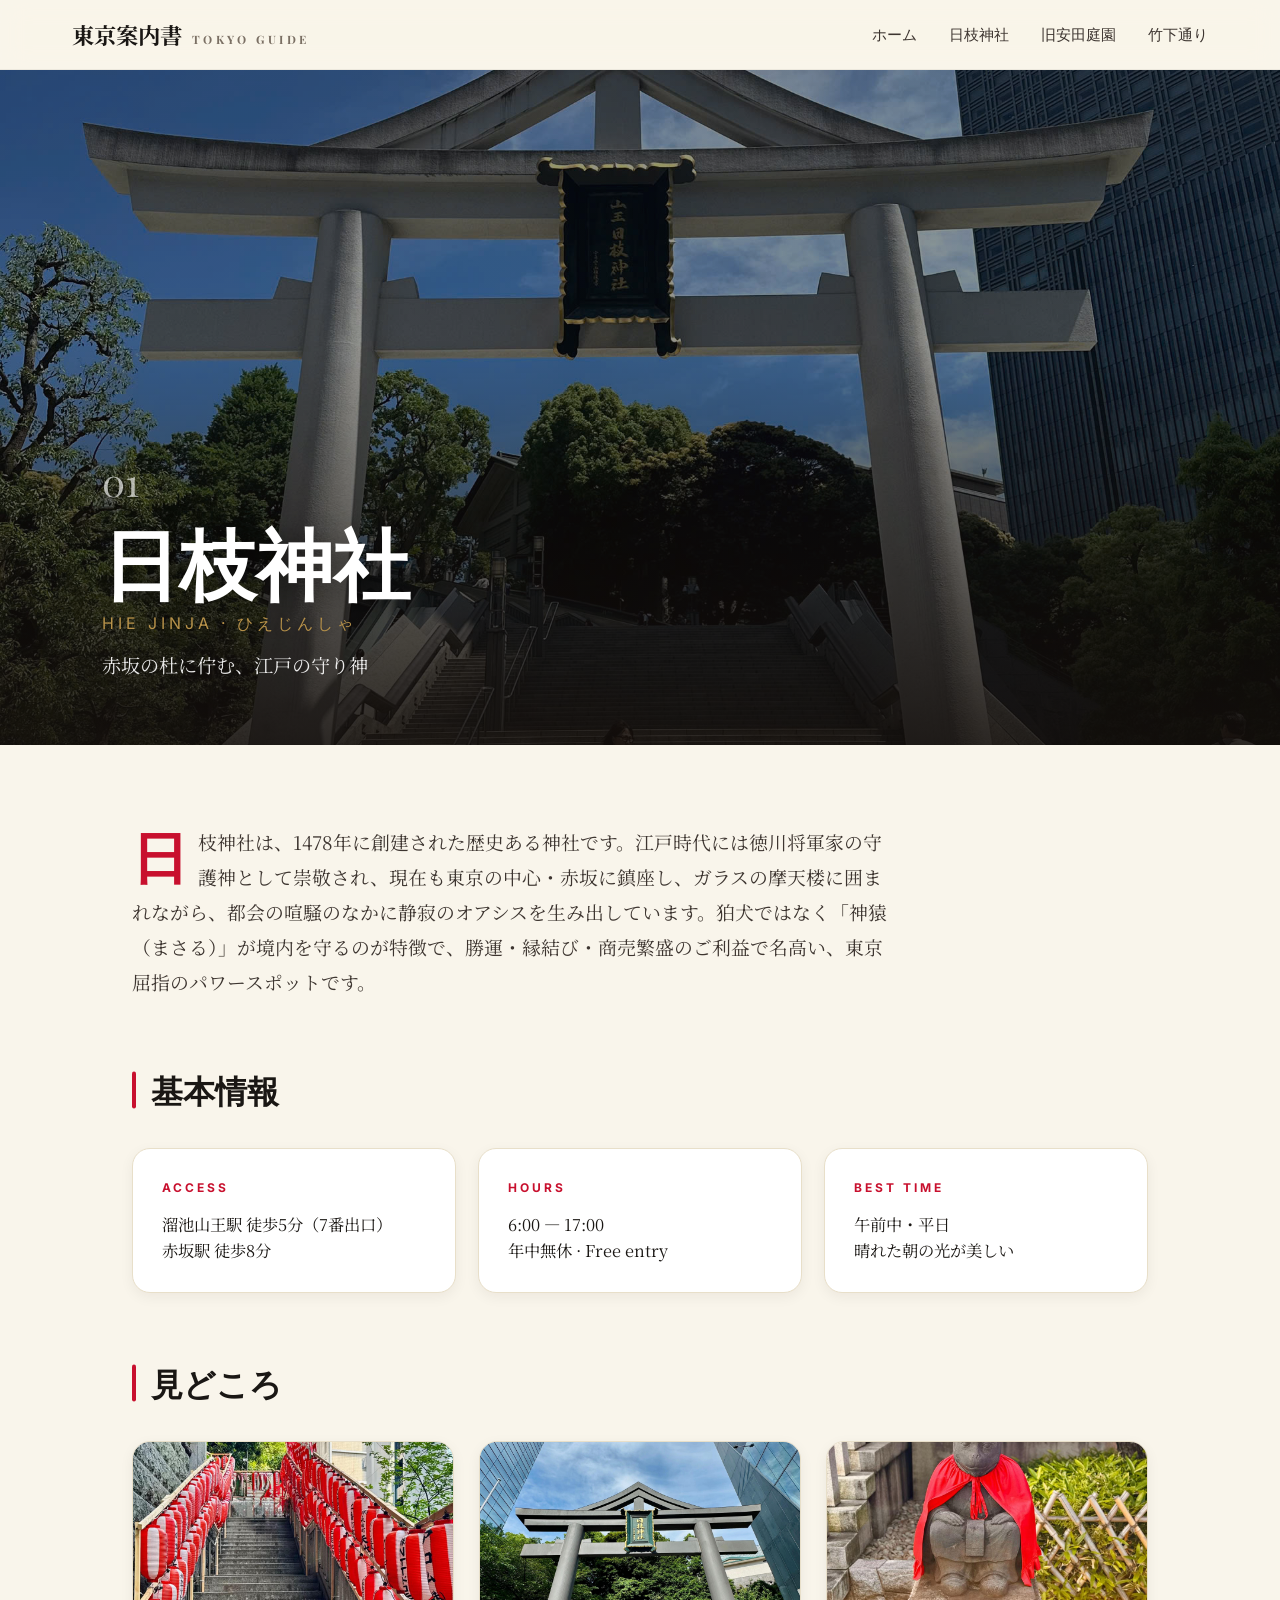
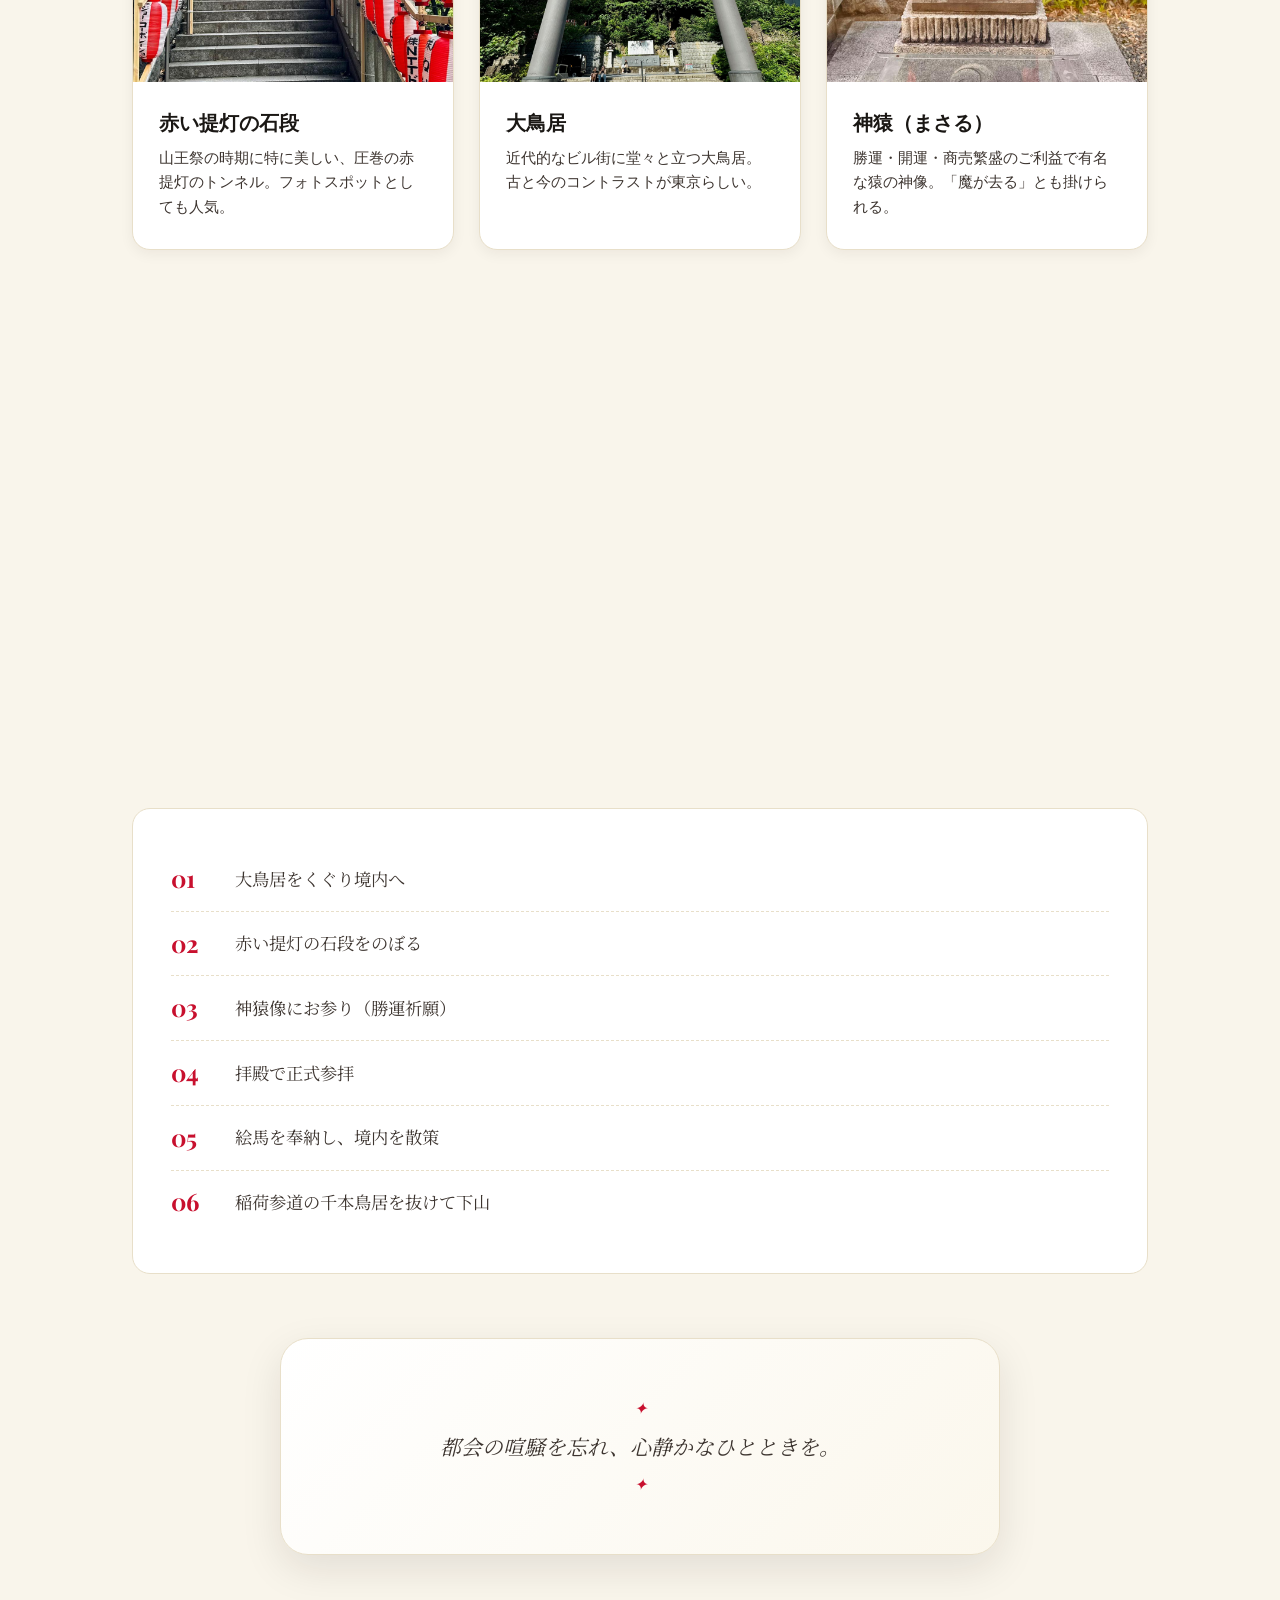
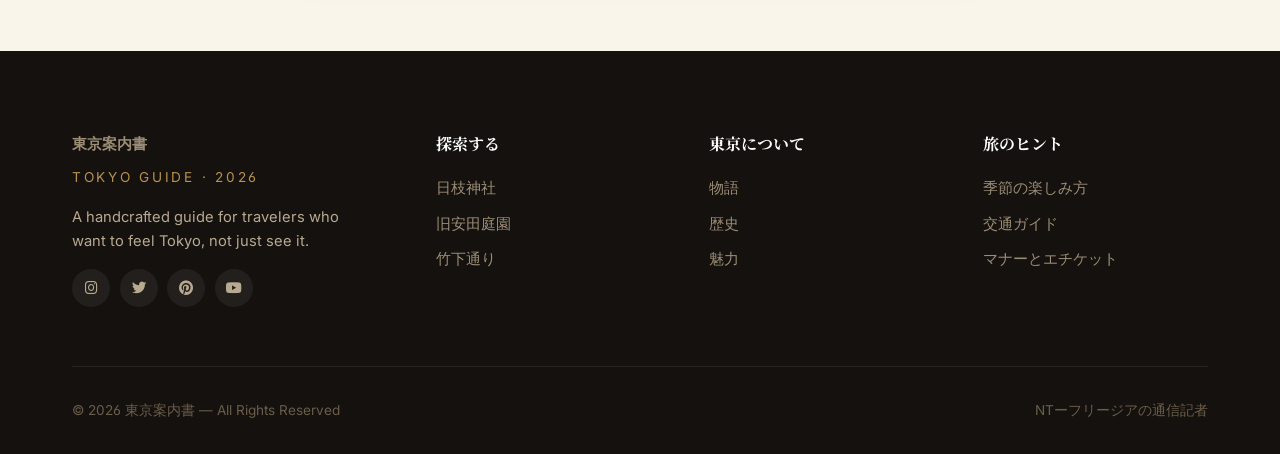
==== commit 3638a389: "add name" ====
--- a/hie-jinja.html
+++ b/hie-jinja.html
@@ -126,7 +126,7 @@
         </div>
         <div class="footer-bottom">
           <p>© 2026 東京案内書 — All Rights Reserved</p>
-          <p>Crafted with ❤ for fellow Tokyo lovers</p>
+          <p>NTーフリージアの通信記者</p>
         </div>
       </div>
     </footer>
